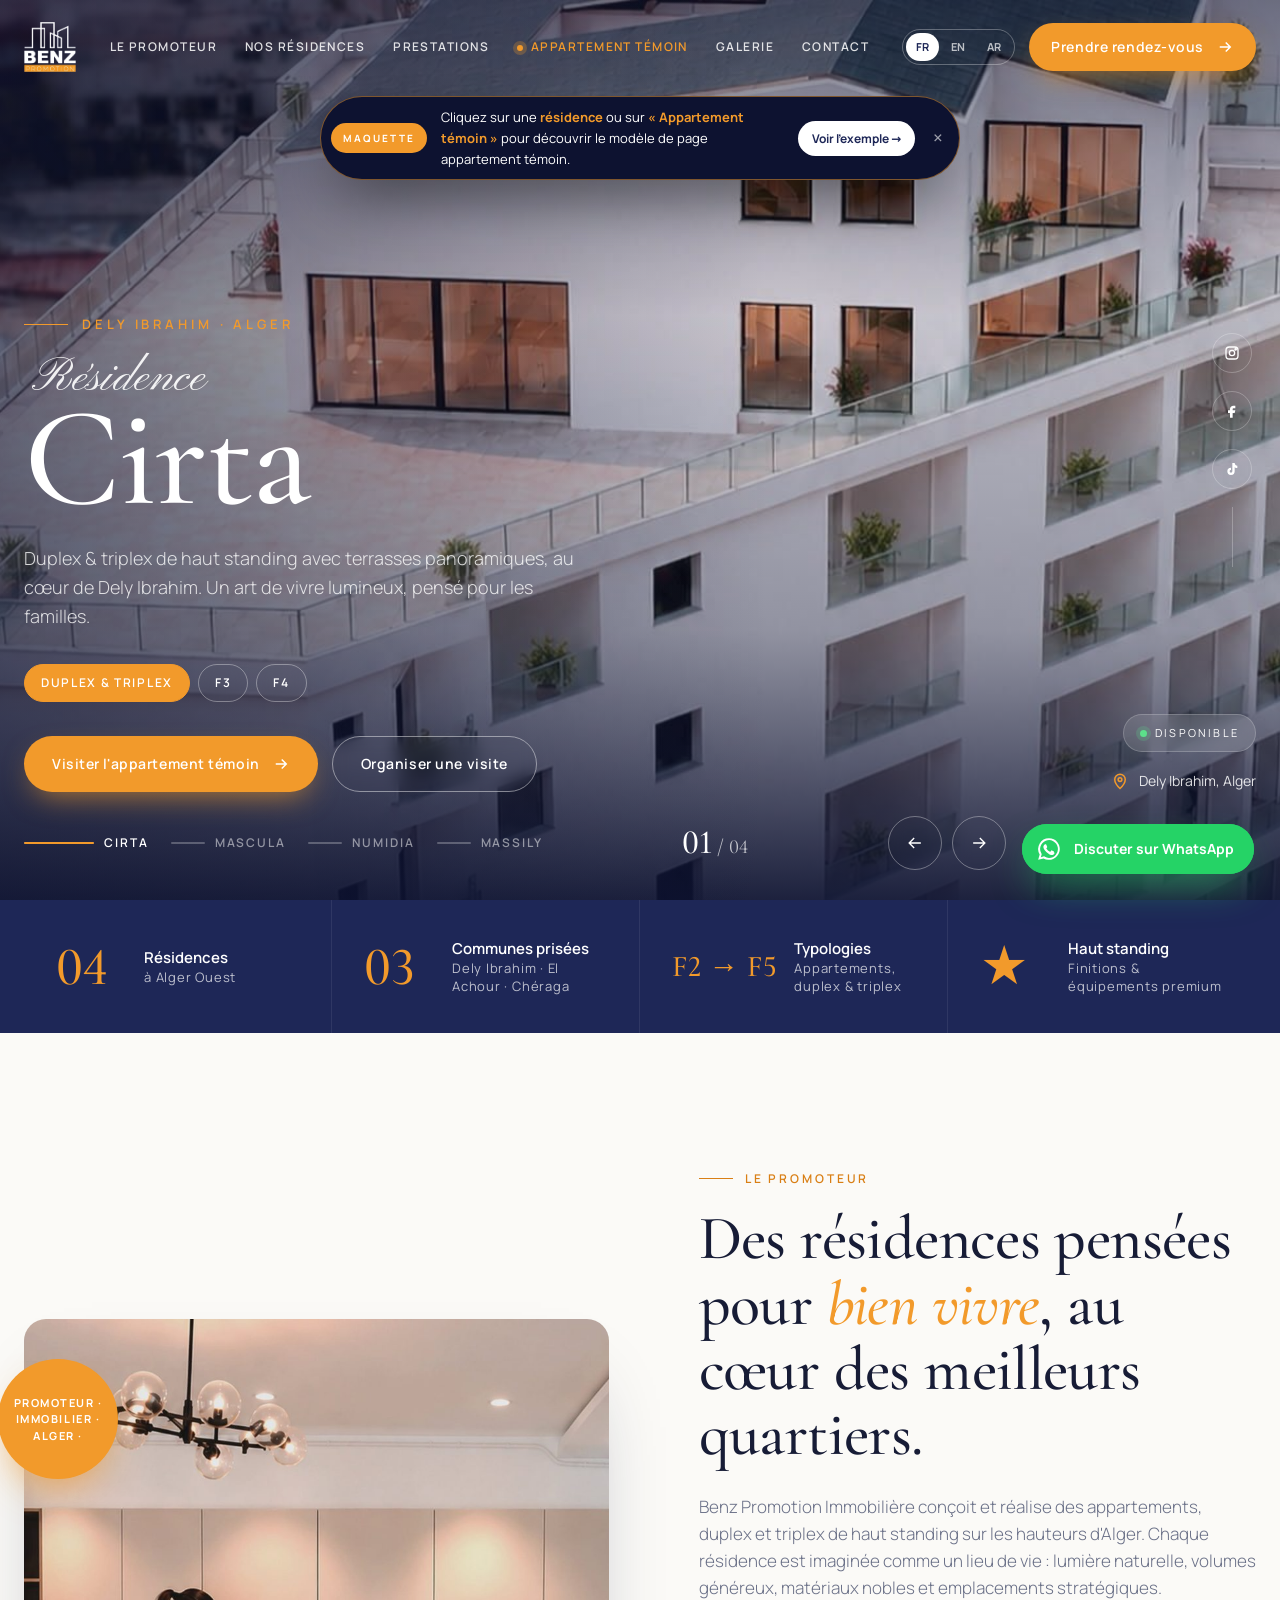
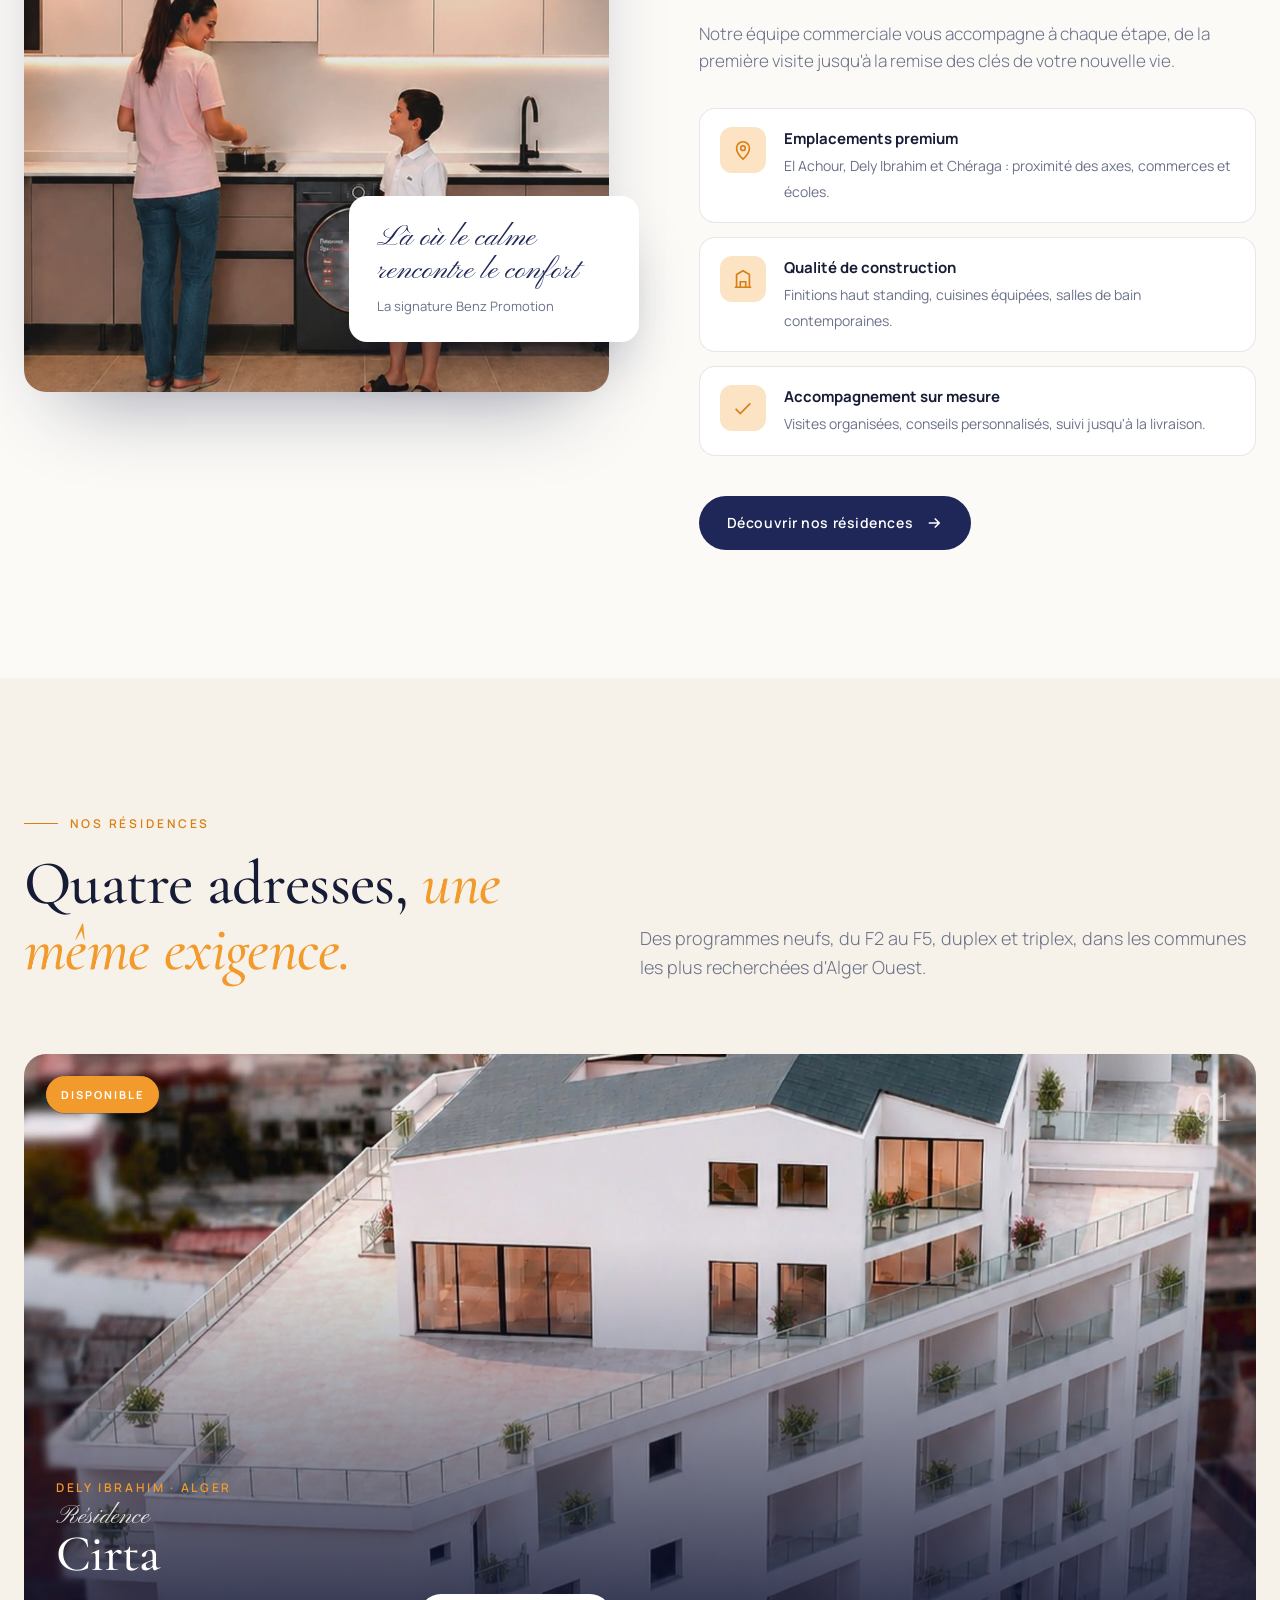
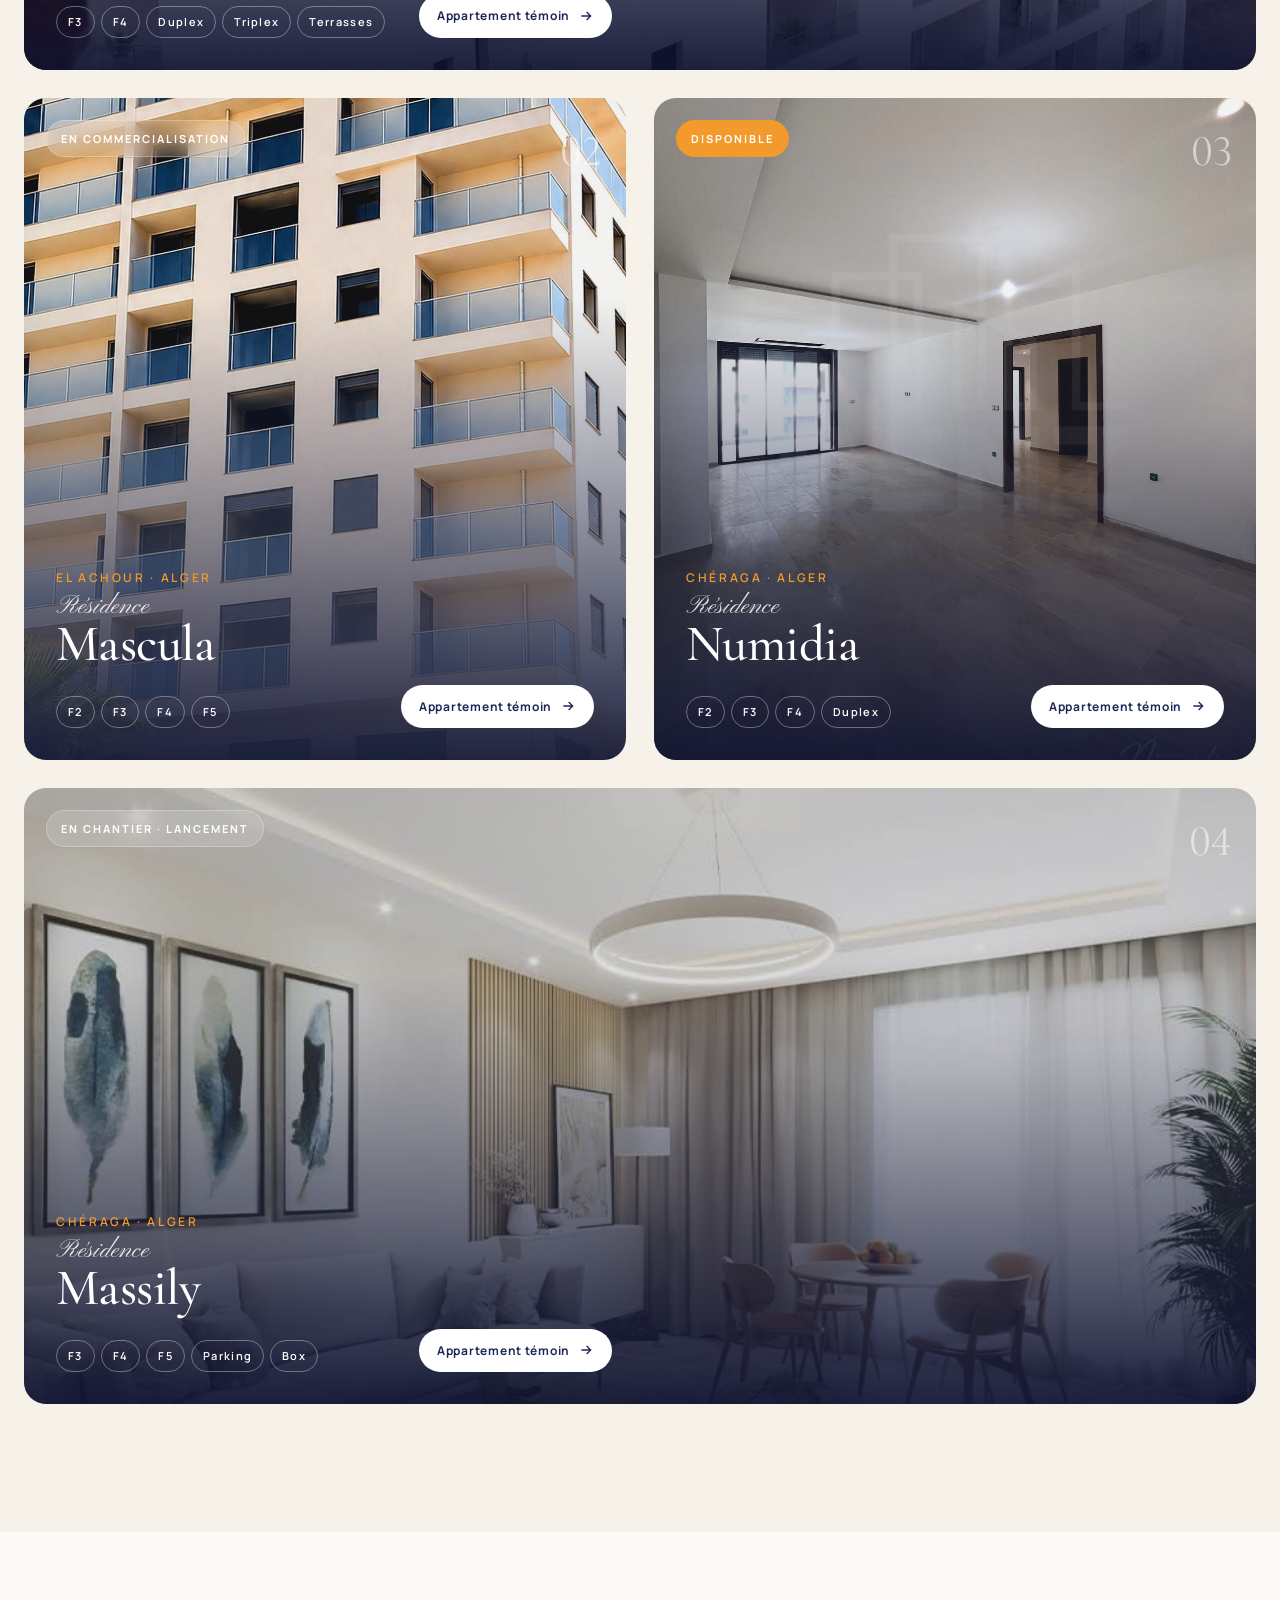
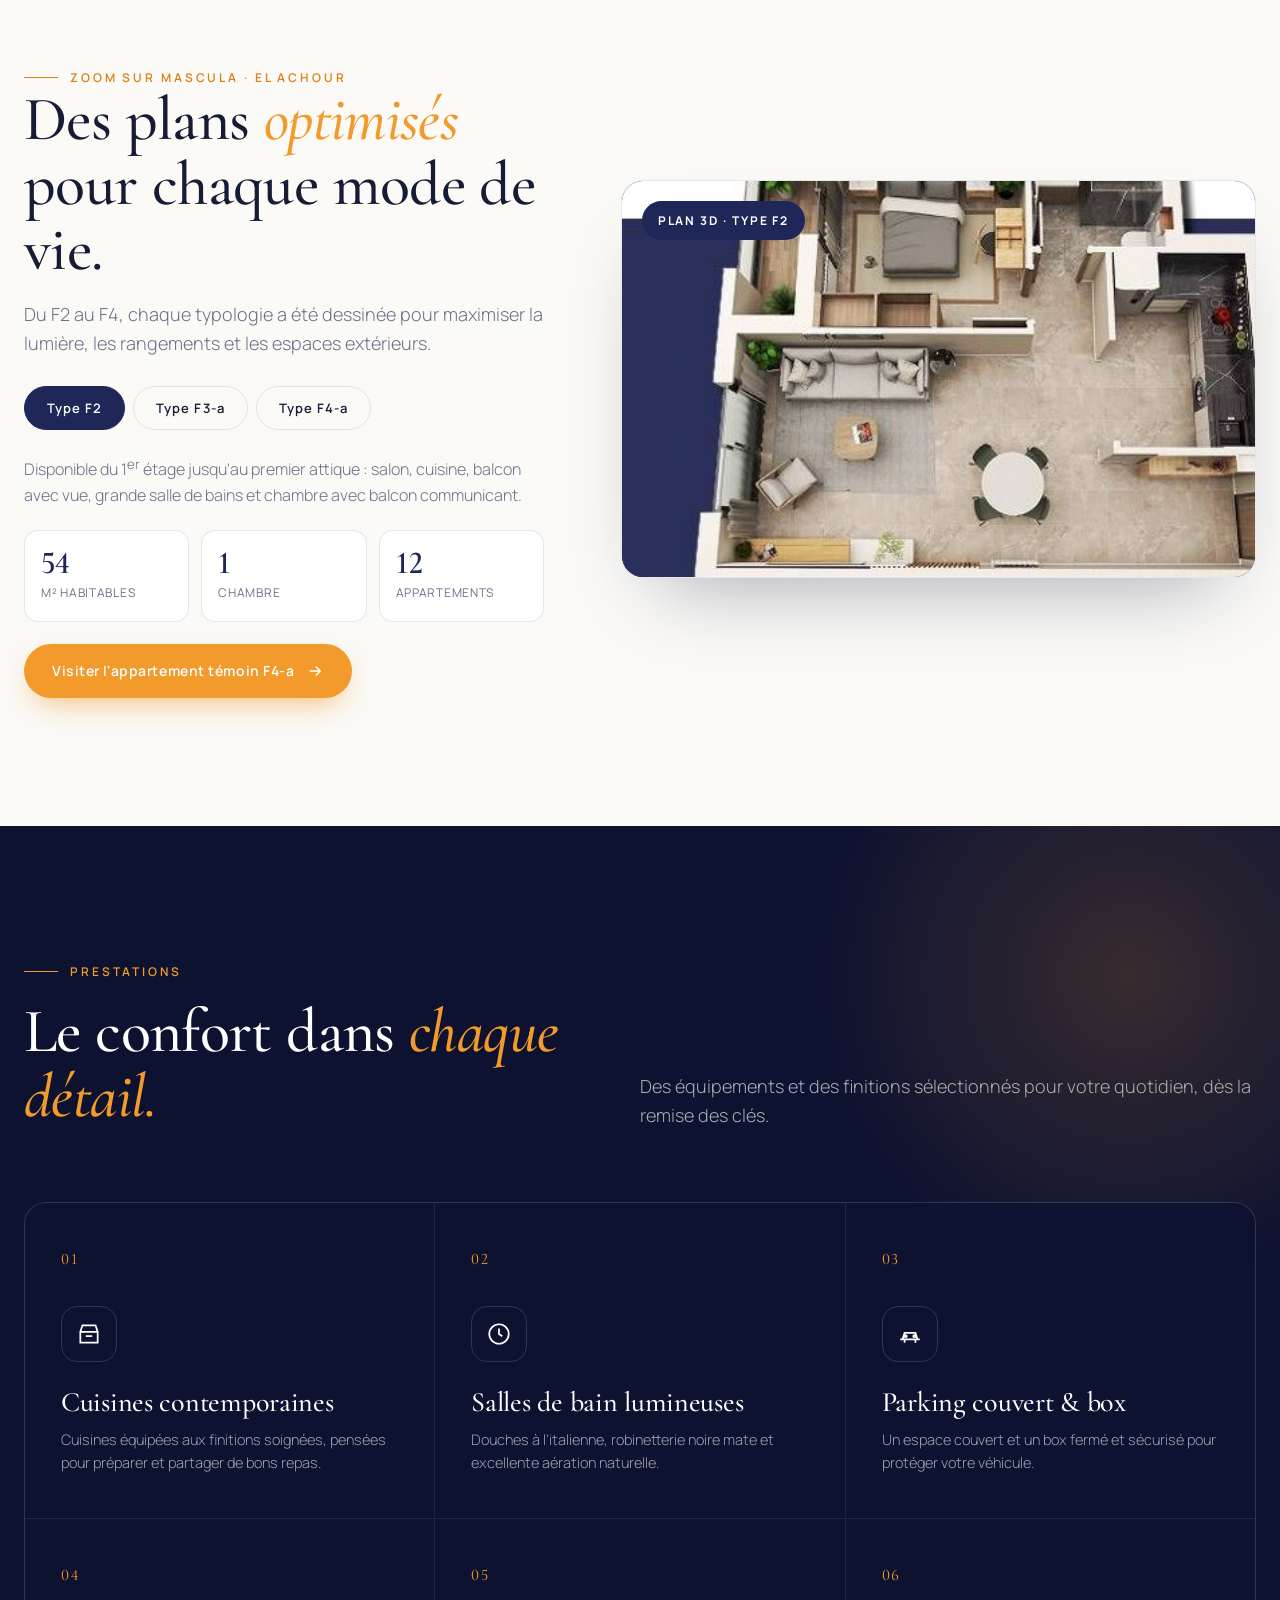
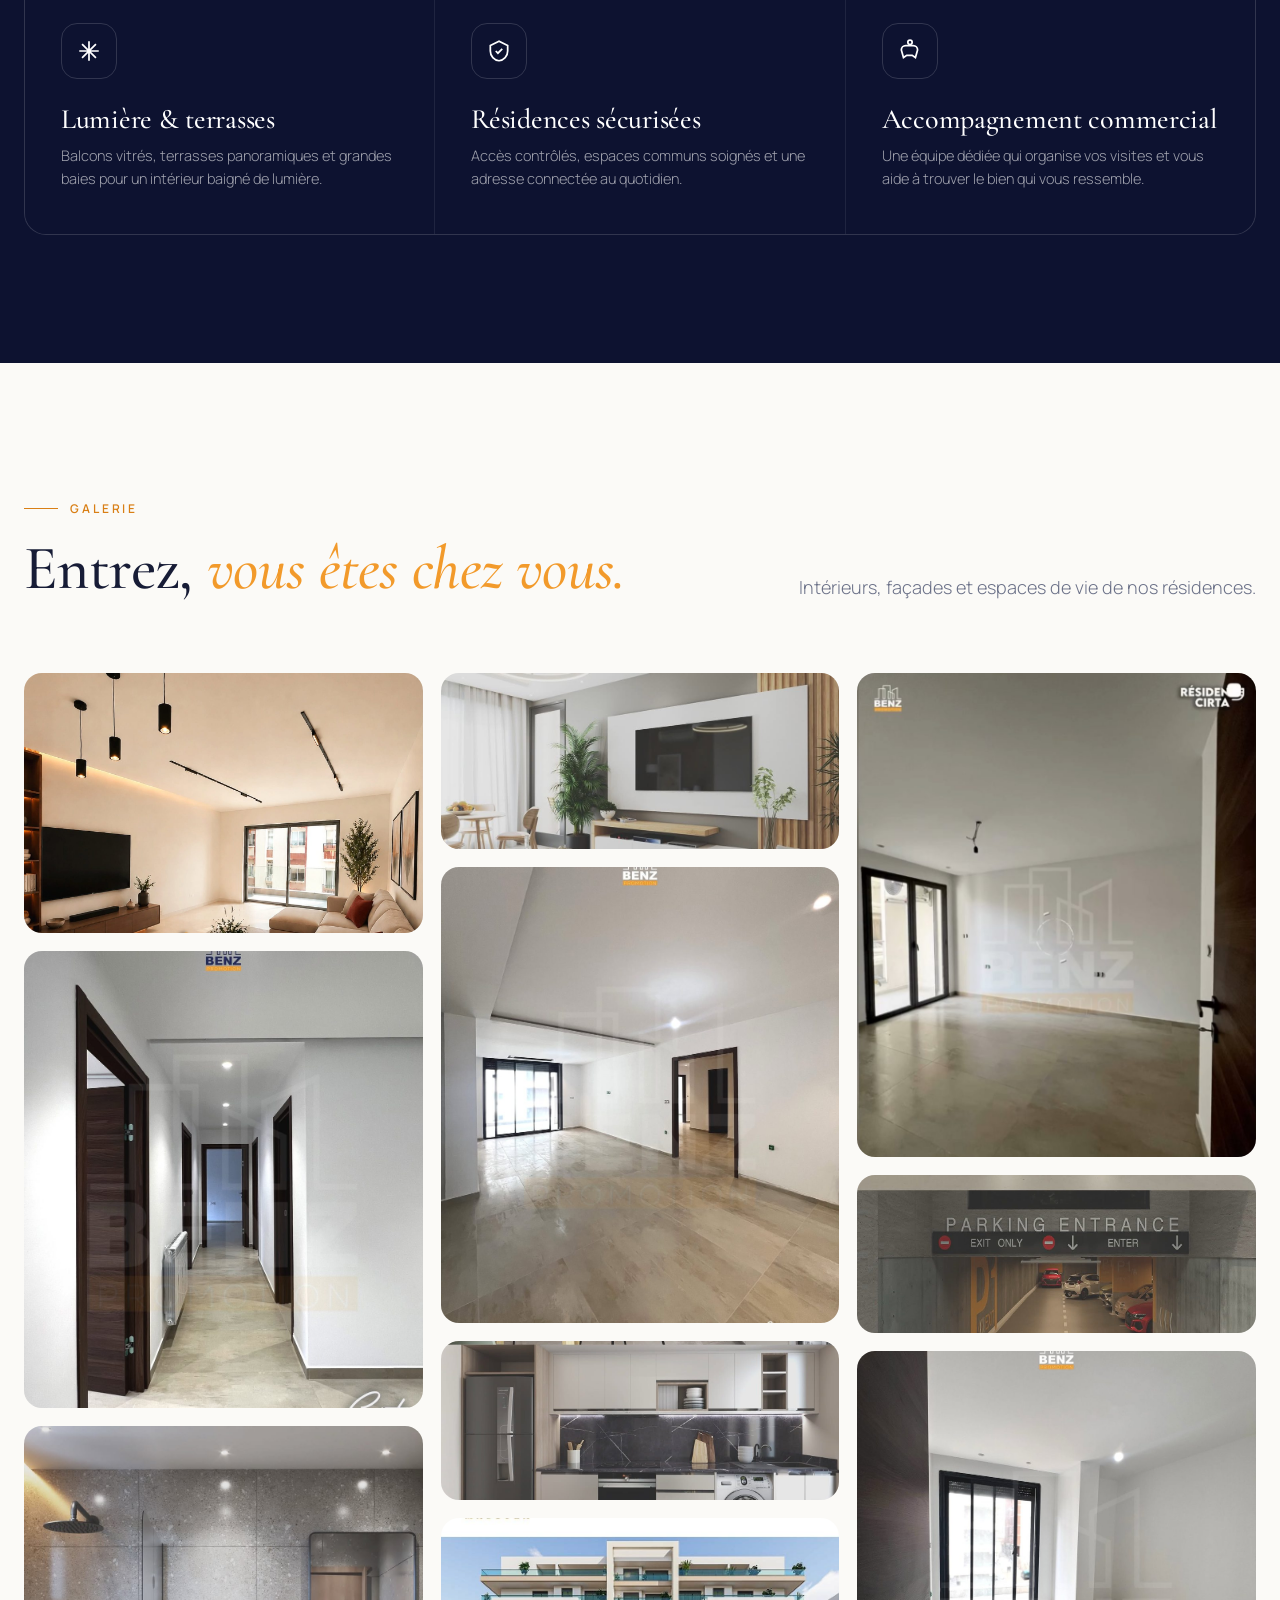
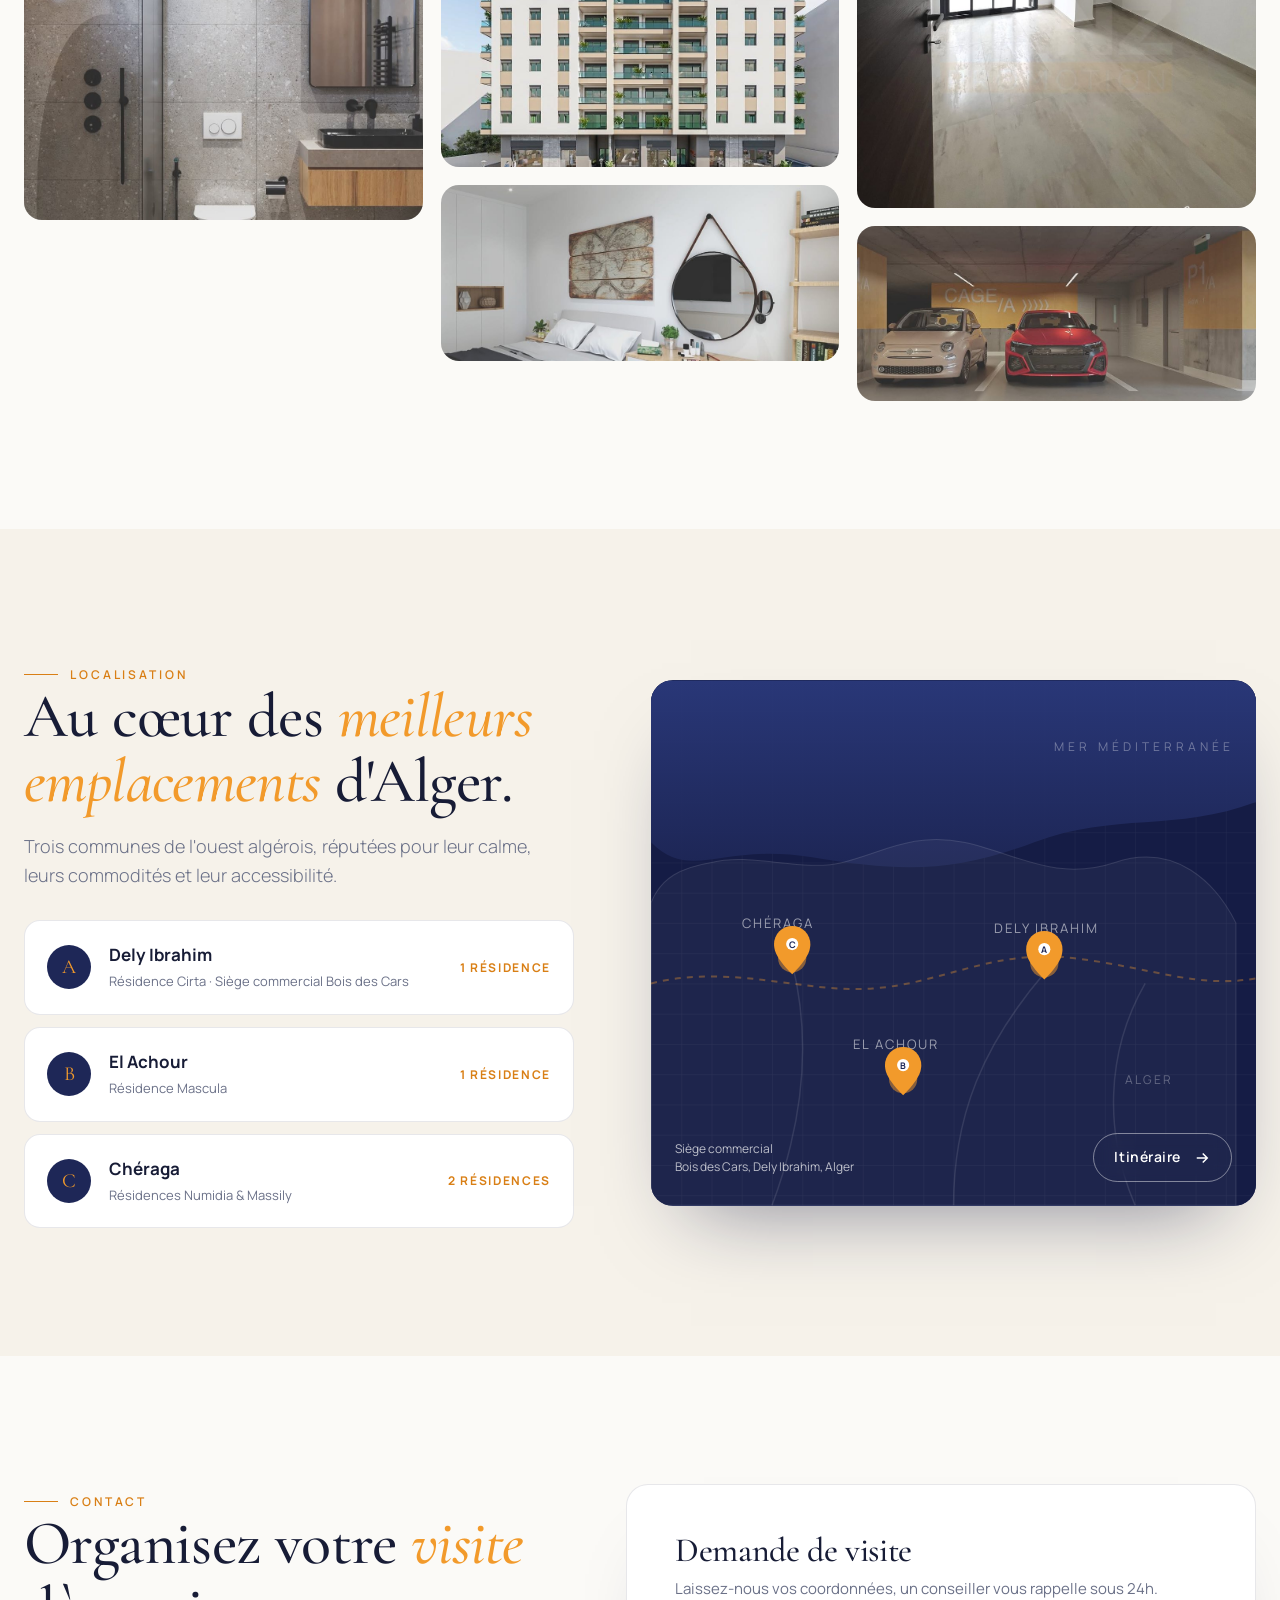
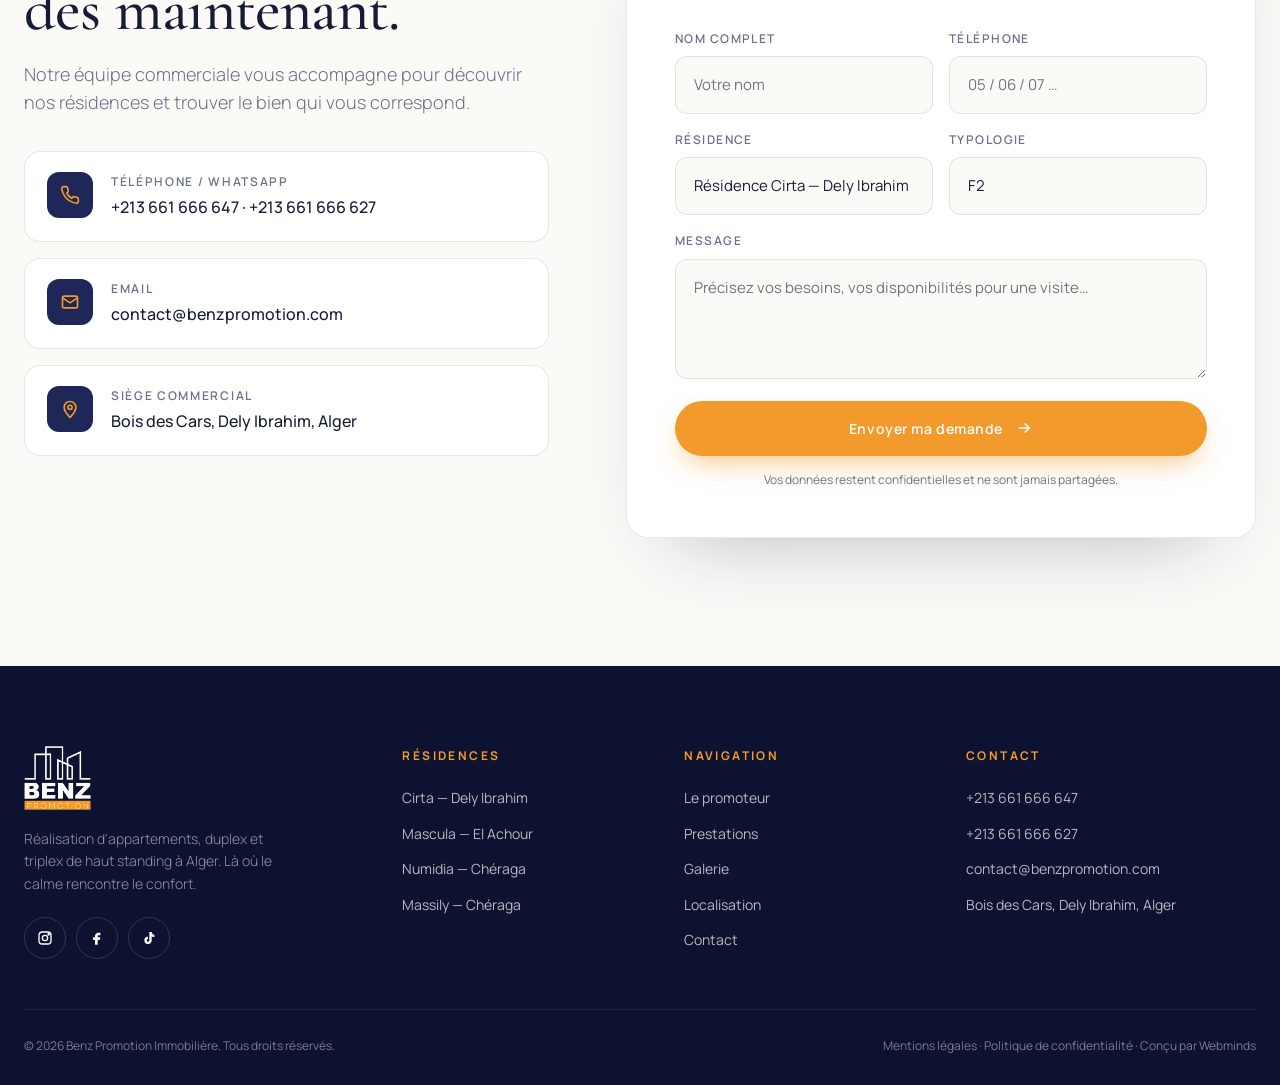
==== index.html @ 308afcf7 "Maquette V1 Benz Promotion — accueil + page appartement témoin" ====
<!DOCTYPE html>
<html lang="fr">
<head>
<meta charset="UTF-8">
<meta name="viewport" content="width=device-width, initial-scale=1.0">
<title>Benz Promotion Immobilière — Là où le calme rencontre le confort</title>
<meta name="description" content="Benz Promotion Immobilière — Réalisation d'appartements, duplex et triplex de haut standing à Alger : Dely Ibrahim, El Achour, Chéraga.">
<link rel="icon" href="images/logo.png">
<link rel="stylesheet" href="css/style.css">
</head>
<body>
<div class="demo-hint" id="demoHint">
  <span class="dh-tag">Maquette</span>
  <span>Cliquez sur une <b>résidence</b> ou sur <b>« Appartement témoin »</b> pour découvrir le modèle de page appartement témoin.</span>
  <a href="appartement-temoin.html" class="dh-btn">Voir l'exemple →</a>
  <button class="dh-x" onclick="document.getElementById('demoHint').remove()" aria-label="Fermer">×</button>
</div>

<!-- HEADER -->
<header class="header" id="header">
  <div class="container">
    <a href="#top" class="brand"><img src="images/logo.png" alt="Benz Promotion"></a>
    <nav class="nav">
      <a href="#promoteur">Le promoteur</a>
      <a href="#residences">Nos résidences</a>
      <a href="#prestations">Prestations</a>
      <a href="appartement-temoin.html" class="nav-hot">Appartement témoin</a>
      <a href="#galerie">Galerie</a>
      <a href="#contact">Contact</a>
    </nav>
    <div class="header-right">
      <div class="lang"><span class="on">FR</span><span>EN</span><span>AR</span></div>
      <a href="#contact" class="btn btn-primary">Prendre rendez-vous <svg viewBox="0 0 24 24" fill="none" stroke="currentColor" stroke-width="2"><path d="M5 12h14M13 6l6 6-6 6"/></svg></a>
      <button class="burger" id="burger" aria-label="Menu"><span></span><span></span><span></span></button>
    </div>
  </div>
</header>
<div class="mobile-menu" id="mobileMenu">
  <a href="#promoteur">Le promoteur</a>
  <a href="#residences">Nos résidences</a>
  <a href="#prestations">Prestations</a>
  <a href="appartement-temoin.html" style="color:var(--orange)">Appartement témoin →</a>
  <a href="#galerie">Galerie</a>
  <a href="#contact">Contact</a>
  <div class="mm-foot">+213 661 666 647 · contact@benzpromotion.com</div>
</div>

<!-- HERO -->
<section class="hero" id="top" style="padding:0">
  <div class="slide active" data-dur="7000">
    <div class="bg" style="background-image:url(images/hero-cirta.jpg)"></div>
    <div class="content"><div class="container">
      <div>
        <div class="kicker"><i></i>Dely Ibrahim · Alger</div>
        <h1><span class="script">Résidence</span>Cirta</h1>
        <p>Duplex &amp; triplex de haut standing avec terrasses panoramiques, au cœur de Dely Ibrahim. Un art de vivre lumineux, pensé pour les familles.</p>
        <div class="chips"><span class="chip fill">Duplex &amp; Triplex</span><span class="chip">F3</span><span class="chip">F4</span></div>
        <div class="actions"><a href="appartement-temoin.html" class="btn btn-primary">Visiter l'appartement témoin <svg viewBox="0 0 24 24" fill="none" stroke="currentColor" stroke-width="2"><path d="M5 12h14M13 6l6 6-6 6"/></svg></a><a href="#contact" class="btn btn-ghost">Organiser une visite</a></div>
      </div>
      <div class="side"><span class="status">Disponible</span><div class="loc"><svg viewBox="0 0 24 24" fill="none" stroke="currentColor" stroke-width="2"><path d="M12 22s7-6.5 7-12a7 7 0 0 0-14 0c0 5.5 7 12 7 12z"/><circle cx="12" cy="10" r="2.5"/></svg>Dely Ibrahim, Alger</div></div>
    </div></div>
  </div>
  <div class="slide" data-dur="7000">
    <div class="bg" style="background-image:url(images/hero-mascula.jpg)"></div>
    <div class="content"><div class="container">
      <div>
        <div class="kicker"><i></i>El Achour · Alger</div>
        <h1><span class="script">Résidence</span>Mascula</h1>
        <p>Une adresse pensée pour un art de vivre raffiné et connecté. Du F2 au F5, des appartements baignés de lumière avec balcons vitrés.</p>
        <div class="chips"><span class="chip fill">Haut standing</span><span class="chip">F2</span><span class="chip">F3</span><span class="chip">F4</span><span class="chip">F5</span></div>
        <div class="actions"><a href="appartement-temoin.html" class="btn btn-primary">Visiter l'appartement témoin <svg viewBox="0 0 24 24" fill="none" stroke="currentColor" stroke-width="2"><path d="M5 12h14M13 6l6 6-6 6"/></svg></a><a href="#contact" class="btn btn-ghost">Organiser une visite</a></div>
      </div>
      <div class="side"><span class="status">En commercialisation</span><div class="loc"><svg viewBox="0 0 24 24" fill="none" stroke="currentColor" stroke-width="2"><path d="M12 22s7-6.5 7-12a7 7 0 0 0-14 0c0 5.5 7 12 7 12z"/><circle cx="12" cy="10" r="2.5"/></svg>El Achour, Alger</div></div>
    </div></div>
  </div>
  <div class="slide" data-dur="7000">
    <div class="bg" style="background-image:url(images/hero-numidia.jpg)"></div>
    <div class="content"><div class="container">
      <div>
        <div class="kicker"><i></i>Chéraga · Alger</div>
        <h1><span class="script">Résidence</span>Numidia</h1>
        <p>Investissez aujourd'hui, sécurisez votre avenir. Des F2, F3, F4 et duplex aux finitions soignées, dans l'un des quartiers les plus recherchés d'Alger Ouest.</p>
        <div class="chips"><span class="chip fill">Duplex</span><span class="chip">F2</span><span class="chip">F3</span><span class="chip">F4</span></div>
        <div class="actions"><a href="appartement-temoin.html" class="btn btn-primary">Visiter l'appartement témoin <svg viewBox="0 0 24 24" fill="none" stroke="currentColor" stroke-width="2"><path d="M5 12h14M13 6l6 6-6 6"/></svg></a><a href="#contact" class="btn btn-ghost">Organiser une visite</a></div>
      </div>
      <div class="side"><span class="status">Disponible</span><div class="loc"><svg viewBox="0 0 24 24" fill="none" stroke="currentColor" stroke-width="2"><path d="M12 22s7-6.5 7-12a7 7 0 0 0-14 0c0 5.5 7 12 7 12z"/><circle cx="12" cy="10" r="2.5"/></svg>Chéraga, Alger</div></div>
    </div></div>
  </div>
  <div class="slide" data-dur="7000">
    <div class="bg" style="background-image:url(images/hero-massily.jpg)"></div>
    <div class="content"><div class="container">
      <div>
        <div class="kicker"><i></i>Chéraga · Alger</div>
        <h1><span class="script">Résidence</span>Massily</h1>
        <p>Le projet évolue chaque jour pour donner vie à une résidence d'exception : appartements F3, F4 et F5 de haut standing, parking couvert et box sécurisés.</p>
        <div class="chips"><span class="chip fill">Lancement</span><span class="chip">F3</span><span class="chip">F4</span><span class="chip">F5</span></div>
        <div class="actions"><a href="appartement-temoin.html" class="btn btn-primary">Visiter l'appartement témoin <svg viewBox="0 0 24 24" fill="none" stroke="currentColor" stroke-width="2"><path d="M5 12h14M13 6l6 6-6 6"/></svg></a><a href="#contact" class="btn btn-ghost">Réserver en avant-première</a></div>
      </div>
      <div class="side"><span class="status">En chantier</span><div class="loc"><svg viewBox="0 0 24 24" fill="none" stroke="currentColor" stroke-width="2"><path d="M12 22s7-6.5 7-12a7 7 0 0 0-14 0c0 5.5 7 12 7 12z"/><circle cx="12" cy="10" r="2.5"/></svg>Chéraga, Alger</div></div>
    </div></div>
  </div>

  <div class="hero-ui"><div class="container">
    <div class="dots" id="dots"></div>
    <div class="counter"><b id="cur">01</b> / <span id="tot">04</span></div>
    <div class="arrows">
      <button class="arrow" id="prev" aria-label="Précédent"><svg viewBox="0 0 24 24" fill="none" stroke="currentColor" stroke-width="1.6"><path d="M19 12H5M11 18l-6-6 6-6"/></svg></button>
      <button class="arrow" id="next" aria-label="Suivant"><svg viewBox="0 0 24 24" fill="none" stroke="currentColor" stroke-width="1.6"><path d="M5 12h14M13 6l6 6-6 6"/></svg></button>
    </div>
  </div></div>
  <div class="socials">
    <a href="https://www.instagram.com/benz.promotion.immo" target="_blank" aria-label="Instagram"><svg viewBox="0 0 24 24" fill="none" stroke="currentColor" stroke-width="2"><rect x="3" y="3" width="18" height="18" rx="5"/><circle cx="12" cy="12" r="4"/><circle cx="17.5" cy="6.5" r="1" fill="currentColor"/></svg></a>
    <a href="#" aria-label="Facebook"><svg viewBox="0 0 24 24" fill="currentColor"><path d="M14 8h3V4h-3c-2.8 0-5 2.2-5 5v2H6v4h3v7h4v-7h3l1-4h-4V9c0-.6.4-1 1-1z"/></svg></a>
    <a href="https://www.tiktok.com/@benz.promotion" target="_blank" aria-label="TikTok"><svg viewBox="0 0 24 24" fill="currentColor"><path d="M16 3c.3 2.4 1.8 4 4 4.2v3.4c-1.5 0-2.9-.5-4-1.3v6.2A5.5 5.5 0 1 1 10.5 10v3.5a2 2 0 1 0 2 2V3H16z"/></svg></a>
    <span class="vline"></span>
  </div>
</section>

<!-- STATS -->
<div class="strip"><div class="container">
  <div class="stat"><span class="n" data-count="4">0</span><span class="l"><b>Résidences</b>à Alger Ouest</span></div>
  <div class="stat"><span class="n" data-count="3">0</span><span class="l"><b>Communes prisées</b>Dely Ibrahim · El Achour · Chéraga</span></div>
  <div class="stat"><span class="n sm">F2 → F5</span><span class="l"><b>Typologies</b>Appartements, duplex &amp; triplex</span></div>
  <div class="stat"><span class="n">★</span><span class="l"><b>Haut standing</b>Finitions &amp; équipements premium</span></div>
</div></div>

<!-- ABOUT -->
<section class="about" id="promoteur"><div class="container">
  <div class="about-visual reveal">
    <div class="main"><img src="images/hero-lifestyle.jpg" alt="Cuisine équipée d'un appartement Benz Promotion"></div>
    <div class="badge">Promoteur · immobilier · Alger ·</div>
    <div class="float"><div class="script">Là où le calme rencontre le confort</div><small>La signature Benz Promotion</small></div>
  </div>
  <div class="about-copy reveal">
    <span class="eyebrow">Le promoteur</span>
    <h2>Des résidences pensées pour <em>bien vivre</em>, au cœur des meilleurs quartiers.</h2>
    <p>Benz Promotion Immobilière conçoit et réalise des appartements, duplex et triplex de haut standing sur les hauteurs d'Alger. Chaque résidence est imaginée comme un lieu de vie : lumière naturelle, volumes généreux, matériaux nobles et emplacements stratégiques.</p>
    <p>Notre équipe commerciale vous accompagne à chaque étape, de la première visite jusqu'à la remise des clés de votre nouvelle vie.</p>
    <div class="pillars">
      <div class="pillar"><div class="ic"><svg viewBox="0 0 24 24" fill="none" stroke="currentColor" stroke-width="1.8"><path d="M12 22s7-6.5 7-12a7 7 0 0 0-14 0c0 5.5 7 12 7 12z"/><circle cx="12" cy="10" r="2.5"/></svg></div><div><b>Emplacements premium</b><span>El Achour, Dely Ibrahim et Chéraga : proximité des axes, commerces et écoles.</span></div></div>
      <div class="pillar"><div class="ic"><svg viewBox="0 0 24 24" fill="none" stroke="currentColor" stroke-width="1.8"><path d="M3 21h18M5 21V7l7-4 7 4v14M9 21v-6h6v6"/></svg></div><div><b>Qualité de construction</b><span>Finitions haut standing, cuisines équipées, salles de bain contemporaines.</span></div></div>
      <div class="pillar"><div class="ic"><svg viewBox="0 0 24 24" fill="none" stroke="currentColor" stroke-width="1.8"><path d="M20 7 9 18l-5-5"/></svg></div><div><b>Accompagnement sur mesure</b><span>Visites organisées, conseils personnalisés, suivi jusqu'à la livraison.</span></div></div>
    </div>
    <a href="#residences" class="btn btn-dark">Découvrir nos résidences <svg viewBox="0 0 24 24" fill="none" stroke="currentColor" stroke-width="2"><path d="M5 12h14M13 6l6 6-6 6"/></svg></a>
  </div>
</div></section>

<!-- RESIDENCES -->
<section class="residences" id="residences"><div class="container">
  <div class="sec-head reveal">
    <div><span class="eyebrow">Nos résidences</span><h2>Quatre adresses, <em>une même exigence.</em></h2></div>
    <p class="lead">Des programmes neufs, du F2 au F5, duplex et triplex, dans les communes les plus recherchées d'Alger Ouest.</p>
  </div>
  <div class="res-grid">
    <a href="appartement-temoin.html" class="res-card big reveal">
      <img src="images/hero-cirta.jpg" alt="Résidence Cirta">
      <span class="tag hot">Disponible</span><span class="num">01</span>
      <div class="body"><div class="loc">Dely Ibrahim · Alger</div><h3><span class="script">Résidence</span>Cirta</h3>
        <div class="meta"><div class="types"><span>F3</span><span>F4</span><span>Duplex</span><span>Triplex</span><span>Terrasses</span></div><span class="go-pill">Appartement témoin <svg viewBox="0 0 24 24" fill="none" stroke="currentColor" stroke-width="2"><path d="M5 12h14M13 6l6 6-6 6"/></svg></span></div></div>
    </a>
    <a href="appartement-temoin.html" class="res-card reveal">
      <img src="images/card-mascula.jpg" alt="Résidence Mascula">
      <span class="tag">En commercialisation</span><span class="num">02</span>
      <div class="body"><div class="loc">El Achour · Alger</div><h3><span class="script">Résidence</span>Mascula</h3>
        <div class="meta"><div class="types"><span>F2</span><span>F3</span><span>F4</span><span>F5</span></div><span class="go-pill">Appartement témoin <svg viewBox="0 0 24 24" fill="none" stroke="currentColor" stroke-width="2"><path d="M5 12h14M13 6l6 6-6 6"/></svg></span></div></div>
    </a>
    <a href="appartement-temoin.html" class="res-card reveal">
      <img src="images/card-numidia.jpg" alt="Résidence Numidia">
      <span class="tag hot">Disponible</span><span class="num">03</span>
      <div class="body"><div class="loc">Chéraga · Alger</div><h3><span class="script">Résidence</span>Numidia</h3>
        <div class="meta"><div class="types"><span>F2</span><span>F3</span><span>F4</span><span>Duplex</span></div><span class="go-pill">Appartement témoin <svg viewBox="0 0 24 24" fill="none" stroke="currentColor" stroke-width="2"><path d="M5 12h14M13 6l6 6-6 6"/></svg></span></div></div>
    </a>
    <a href="appartement-temoin.html" class="res-card big reveal">
      <img src="images/int-massily-salon2.jpg" alt="Résidence Massily">
      <span class="tag">En chantier · Lancement</span><span class="num">04</span>
      <div class="body"><div class="loc">Chéraga · Alger</div><h3><span class="script">Résidence</span>Massily</h3>
        <div class="meta"><div class="types"><span>F3</span><span>F4</span><span>F5</span><span>Parking</span><span>Box</span></div><span class="go-pill">Appartement témoin <svg viewBox="0 0 24 24" fill="none" stroke="currentColor" stroke-width="2"><path d="M5 12h14M13 6l6 6-6 6"/></svg></span></div></div>
    </a>
  </div>
</div></section>

<!-- FOCUS / PLANS -->
<section class="focus" id="focus"><div class="container">
  <div class="reveal">
    <span class="eyebrow">Zoom sur Mascula · El Achour</span>
    <h2>Des plans <em>optimisés</em> pour chaque mode de vie.</h2>
    <p class="lead" style="margin-top:18px">Du F2 au F4, chaque typologie a été dessinée pour maximiser la lumière, les rangements et les espaces extérieurs.</p>
    <div class="plans-tabs">
      <button class="ptab on" data-plan="f2">Type F2</button>
      <button class="ptab" data-plan="f3">Type F3-a</button>
      <button class="ptab" data-plan="f4">Type F4-a</button>
    </div>
    <div class="plan-panel on" data-plan="f2">
      <p class="lead" style="font-size:16px">Disponible du 1<sup>er</sup> étage jusqu'au premier attique : salon, cuisine, balcon avec vue, grande salle de bains et chambre avec balcon communicant.</p>
      <div class="plan-facts"><div class="fact"><b>54</b><span>m² habitables</span></div><div class="fact"><b>1</b><span>chambre</span></div><div class="fact"><b>12</b><span>appartements</span></div></div>
    </div>
    <div class="plan-panel" data-plan="f3">
      <p class="lead" style="font-size:16px">96 m² répartis du premier étage au premier attique. Cuisine ouverte ou fermée sur le séjour, deux terrasses : l'une pour le salon, l'autre pour les chambres.</p>
      <div class="plan-facts"><div class="fact"><b>96</b><span>m² habitables</span></div><div class="fact"><b>2</b><span>chambres</span></div><div class="fact"><b>14</b><span>appartements</span></div></div>
    </div>
    <div class="plan-panel" data-plan="f4">
      <p class="lead" style="font-size:16px">112 m² en façade principale, offrant un éclairage naturel optimal. Une disposition chaleureuse et confortable, idéale pour une qualité de vie exceptionnelle.</p>
      <div class="plan-facts"><div class="fact"><b>112</b><span>m² habitables</span></div><div class="fact"><b>3</b><span>chambres</span></div><div class="fact"><b>10</b><span>appartements</span></div></div>
    </div>
    <a href="appartement-temoin.html" class="btn btn-primary">Visiter l'appartement témoin F4-a <svg viewBox="0 0 24 24" fill="none" stroke="currentColor" stroke-width="2"><path d="M5 12h14M13 6l6 6-6 6"/></svg></a>
  </div>
  <div class="plan-visual reveal">
    <span class="lbl" id="planLbl">Plan 3D · Type F2</span>
    <img class="on" data-plan="f2" src="images/plan-f2.jpg" alt="Plan F2">
    <img data-plan="f3" src="images/plan-f3.jpg" alt="Plan F3-a">
    <img data-plan="f4" src="images/plan-f4.jpg" alt="Plan F4-a">
  </div>
</div></section>

<!-- PRESTATIONS -->
<section class="presta" id="prestations"><div class="container">
  <div class="sec-head reveal">
    <div><span class="eyebrow">Prestations</span><h2>Le confort dans <em>chaque détail.</em></h2></div>
    <p class="lead">Des équipements et des finitions sélectionnés pour votre quotidien, dès la remise des clés.</p>
  </div>
  <div class="p-grid reveal">
    <div class="p-item"><span class="n">01</span><div class="ic"><svg viewBox="0 0 24 24" fill="none" stroke="currentColor" stroke-width="1.6"><path d="M4 10h16v10H4zM4 10l2-6h12l2 6M9 14h6"/></svg></div><h3>Cuisines contemporaines</h3><p>Cuisines équipées aux finitions soignées, pensées pour préparer et partager de bons repas.</p></div>
    <div class="p-item"><span class="n">02</span><div class="ic"><svg viewBox="0 0 24 24" fill="none" stroke="currentColor" stroke-width="1.6"><circle cx="12" cy="12" r="9"/><path d="M12 7v5l3 2"/></svg></div><h3>Salles de bain lumineuses</h3><p>Douches à l'italienne, robinetterie noire mate et excellente aération naturelle.</p></div>
    <div class="p-item"><span class="n">03</span><div class="ic"><svg viewBox="0 0 24 24" fill="none" stroke="currentColor" stroke-width="1.6"><path d="M3 17h18M5 17l2-6h10l2 6M7 17v3M17 17v3"/><circle cx="8" cy="14" r="1"/><circle cx="16" cy="14" r="1"/></svg></div><h3>Parking couvert &amp; box</h3><p>Un espace couvert et un box fermé et sécurisé pour protéger votre véhicule.</p></div>
    <div class="p-item"><span class="n">04</span><div class="ic"><svg viewBox="0 0 24 24" fill="none" stroke="currentColor" stroke-width="1.6"><path d="M12 3v18M3 12h18M5.6 5.6l12.8 12.8M18.4 5.6 5.6 18.4"/></svg></div><h3>Lumière &amp; terrasses</h3><p>Balcons vitrés, terrasses panoramiques et grandes baies pour un intérieur baigné de lumière.</p></div>
    <div class="p-item"><span class="n">05</span><div class="ic"><svg viewBox="0 0 24 24" fill="none" stroke="currentColor" stroke-width="1.6"><path d="M12 3 4 7v5c0 5 3.5 8.5 8 9 4.5-.5 8-4 8-9V7l-8-4z"/><path d="m9 12 2 2 4-4"/></svg></div><h3>Résidences sécurisées</h3><p>Accès contrôlés, espaces communs soignés et une adresse connectée au quotidien.</p></div>
    <div class="p-item"><span class="n">06</span><div class="ic"><svg viewBox="0 0 24 24" fill="none" stroke="currentColor" stroke-width="1.6"><path d="M15 7a4 4 0 0 1 4 4l-2 7-3-2H9l-3 2-2-7a4 4 0 0 1 4-4z"/><circle cx="12" cy="4" r="2"/></svg></div><h3>Accompagnement commercial</h3><p>Une équipe dédiée qui organise vos visites et vous aide à trouver le bien qui vous ressemble.</p></div>
  </div>
</div></section>

<!-- GALLERY -->
<section class="gallery" id="galerie"><div class="container">
  <div class="sec-head reveal">
    <div><span class="eyebrow">Galerie</span><h2>Entrez, <em>vous êtes chez vous.</em></h2></div>
    <p class="lead">Intérieurs, façades et espaces de vie de nos résidences.</p>
  </div>
  <div class="masonry reveal">
    <figure><img src="images/int-mascula-salon.jpg" alt=""><figcaption>Mascula · Séjour</figcaption></figure>
    <figure><img src="images/photo-cirta-0.jpg" alt=""><figcaption>Cirta · Couloir</figcaption></figure>
    <figure><img src="images/int-massily-sdb.jpg" alt=""><figcaption>Massily · Salle de bain</figcaption></figure>
    <figure><img src="images/int-massily-salon1.jpg" alt=""><figcaption>Massily · Salon</figcaption></figure>
    <figure><img src="images/photo-numidia-0.jpg" alt=""><figcaption>Numidia · Séjour</figcaption></figure>
    <figure><img src="images/int-massily-cuisine2.jpg" alt=""><figcaption>Massily · Cuisine</figcaption></figure>
    <figure><img src="images/int-mascula-facade.jpg" alt=""><figcaption>Mascula · Façade</figcaption></figure>
    <figure><img src="images/int-massily-chambre1.jpg" alt=""><figcaption>Massily · Chambre</figcaption></figure>
    <figure><img src="images/photo-cirta-salon.jpg" alt=""><figcaption>Cirta · Séjour</figcaption></figure>
    <figure><img src="images/int-massily-parking.jpg" alt=""><figcaption>Massily · Parking</figcaption></figure>
    <figure><img src="images/photo-numidia-2.jpg" alt=""><figcaption>Numidia · Chambre</figcaption></figure>
    <figure><img src="images/int-massily-box.jpg" alt=""><figcaption>Massily · Box</figcaption></figure>
  </div>
</div></section>
<div class="lightbox" id="lightbox"><span class="x">×</span><img src="" alt=""></div>

<!-- MAP -->
<section class="map" id="localisation"><div class="container">
  <div class="reveal">
    <span class="eyebrow">Localisation</span>
    <h2>Au cœur des <em>meilleurs emplacements</em> d'Alger.</h2>
    <p class="lead" style="margin-top:18px">Trois communes de l'ouest algérois, réputées pour leur calme, leurs commodités et leur accessibilité.</p>
    <div class="zones">
      <div class="zone"><span class="pin">A</span><div><b>Dely Ibrahim</b><span>Résidence Cirta · Siège commercial Bois des Cars</span></div><em>1 résidence</em></div>
      <div class="zone"><span class="pin">B</span><div><b>El Achour</b><span>Résidence Mascula</span></div><em>1 résidence</em></div>
      <div class="zone"><span class="pin">C</span><div><b>Chéraga</b><span>Résidences Numidia &amp; Massily</span></div><em>2 résidences</em></div>
    </div>
  </div>
  <div class="map-visual reveal">
    <svg viewBox="0 0 600 520" xmlns="http://www.w3.org/2000/svg">
      <defs><pattern id="grid" width="30" height="30" patternUnits="userSpaceOnUse"><path d="M30 0H0v30" fill="none" stroke="rgba(255,255,255,.06)"/></pattern>
      <linearGradient id="sea" x1="0" y1="0" x2="0" y2="1"><stop offset="0" stop-color="#2b3a7d"/><stop offset="1" stop-color="#1e2757"/></linearGradient></defs>
      <rect width="600" height="520" fill="#151c45"/><rect width="600" height="520" fill="url(#grid)"/>
      <path d="M0 0h600v120c-80 30-140 10-220 40S250 190 160 175 40 200 0 160z" fill="url(#sea)" opacity=".9"/>
      <text x="400" y="70" fill="rgba(255,255,255,.35)" font-size="12" letter-spacing="4" font-family="Manrope">MER MÉDITERRANÉE</text>
      <path d="M60 180c40-10 90 10 130 0s70-30 120-20 90 40 150 20 100 20 120 60v280H0V220c10-25 30-35 60-40z" fill="rgba(255,255,255,.04)" stroke="rgba(255,255,255,.12)"/>
      <path d="M0 300c80-20 150 10 220 5s120-40 200-30 120 30 180 20" fill="none" stroke="rgba(242,154,43,.35)" stroke-width="2" stroke-dasharray="6 6"/>
      <path d="M120 520c30-80 40-160 20-240M300 520c0-90 30-160 90-230M480 520c-30-70-30-150 10-220" fill="none" stroke="rgba(255,255,255,.1)" stroke-width="1.5"/>
      <text x="340" y="250" fill="rgba(255,255,255,.55)" font-size="13" font-family="Manrope" letter-spacing="2">DELY IBRAHIM</text>
      <text x="200" y="365" fill="rgba(255,255,255,.55)" font-size="13" font-family="Manrope" letter-spacing="2">EL ACHOUR</text>
      <text x="90" y="245" fill="rgba(255,255,255,.55)" font-size="13" font-family="Manrope" letter-spacing="2">CHÉRAGA</text>
      <text x="470" y="400" fill="rgba(255,255,255,.3)" font-size="12" font-family="Manrope" letter-spacing="2">ALGER</text>
      <g class="mpin"><circle class="pulse" cx="390" cy="280" r="14" fill="rgba(242,154,43,.5)"/><path d="M390 296c-14-14-18-22-18-30a18 18 0 0 1 36 0c0 8-4 16-18 30z" fill="#f29a2b"/><circle cx="390" cy="266" r="6" fill="#fff"/><text x="390" y="270" text-anchor="middle" font-size="9" font-weight="700" fill="#1e2757" font-family="Manrope">A</text></g>
      <g class="mpin"><circle class="pulse" cx="250" cy="395" r="14" fill="rgba(242,154,43,.5)"/><path d="M250 411c-14-14-18-22-18-30a18 18 0 0 1 36 0c0 8-4 16-18 30z" fill="#f29a2b"/><circle cx="250" cy="381" r="6" fill="#fff"/><text x="250" y="385" text-anchor="middle" font-size="9" font-weight="700" fill="#1e2757" font-family="Manrope">B</text></g>
      <g class="mpin"><circle class="pulse" cx="140" cy="275" r="14" fill="rgba(242,154,43,.5)"/><path d="M140 291c-14-14-18-22-18-30a18 18 0 0 1 36 0c0 8-4 16-18 30z" fill="#f29a2b"/><circle cx="140" cy="261" r="6" fill="#fff"/><text x="140" y="265" text-anchor="middle" font-size="9" font-weight="700" fill="#1e2757" font-family="Manrope">C</text></g>
    </svg>
    <div class="cta"><small>Siège commercial<br>Bois des Cars, Dely Ibrahim, Alger</small><a href="https://maps.google.com/?q=Bois+des+Cars+Dely+Ibrahim+Alger" target="_blank" class="btn btn-ghost" style="padding:12px 20px">Itinéraire <svg viewBox="0 0 24 24" fill="none" stroke="currentColor" stroke-width="2"><path d="M5 12h14M13 6l6 6-6 6"/></svg></a></div>
  </div>
</div></section>

<!-- CONTACT -->
<section class="contact" id="contact"><div class="container">
  <div class="reveal">
    <span class="eyebrow">Contact</span>
    <h2>Organisez votre <em>visite</em> dès maintenant.</h2>
    <p class="lead" style="margin-top:18px">Notre équipe commerciale vous accompagne pour découvrir nos résidences et trouver le bien qui vous correspond.</p>
    <div class="c-info">
      <div class="c-row"><div class="ic"><svg viewBox="0 0 24 24" fill="none" stroke="currentColor" stroke-width="2"><path d="M22 16.9v3a2 2 0 0 1-2.2 2 19.8 19.8 0 0 1-8.6-3.1 19.5 19.5 0 0 1-6-6A19.8 19.8 0 0 1 2.1 4.2 2 2 0 0 1 4.1 2h3a2 2 0 0 1 2 1.7c.1 1 .4 1.9.7 2.8a2 2 0 0 1-.5 2.1L8.1 9.9a16 16 0 0 0 6 6l1.3-1.3a2 2 0 0 1 2.1-.4c.9.3 1.8.6 2.8.7a2 2 0 0 1 1.7 2z"/></svg></div><div><b>Téléphone / WhatsApp</b><span><a href="tel:+213661666647">+213 661 666 647</a> · <a href="tel:+213661666627">+213 661 666 627</a></span></div></div>
      <div class="c-row"><div class="ic"><svg viewBox="0 0 24 24" fill="none" stroke="currentColor" stroke-width="2"><rect x="3" y="5" width="18" height="14" rx="2"/><path d="m3 7 9 6 9-6"/></svg></div><div><b>Email</b><span><a href="mailto:contact@benzpromotion.com">contact@benzpromotion.com</a></span></div></div>
      <div class="c-row"><div class="ic"><svg viewBox="0 0 24 24" fill="none" stroke="currentColor" stroke-width="2"><path d="M12 22s7-6.5 7-12a7 7 0 0 0-14 0c0 5.5 7 12 7 12z"/><circle cx="12" cy="10" r="2.5"/></svg></div><div><b>Siège commercial</b><span>Bois des Cars, Dely Ibrahim, Alger</span></div></div>
    </div>
  </div>
  <form class="form reveal" onsubmit="event.preventDefault();this.querySelector('.btn').innerHTML='✓ Demande envoyée — nous vous rappelons rapidement';">
    <h3>Demande de visite</h3>
    <p>Laissez-nous vos coordonnées, un conseiller vous rappelle sous 24h.</p>
    <div class="f-grid">
      <div class="field"><label>Nom complet</label><input type="text" placeholder="Votre nom" required></div>
      <div class="field"><label>Téléphone</label><input type="tel" placeholder="05 / 06 / 07 …" required></div>
      <div class="field"><label>Résidence</label><select><option>Résidence Cirta — Dely Ibrahim</option><option>Résidence Mascula — El Achour</option><option>Résidence Numidia — Chéraga</option><option>Résidence Massily — Chéraga</option><option>Je ne sais pas encore</option></select></div>
      <div class="field"><label>Typologie</label><select><option>F2</option><option>F3</option><option>F4</option><option>F5</option><option>Duplex</option><option>Triplex</option></select></div>
      <div class="field full"><label>Message</label><textarea placeholder="Précisez vos besoins, vos disponibilités pour une visite…"></textarea></div>
    </div>
    <button class="btn btn-primary" type="submit">Envoyer ma demande <svg viewBox="0 0 24 24" fill="none" stroke="currentColor" stroke-width="2"><path d="M5 12h14M13 6l6 6-6 6"/></svg></button>
    <small>Vos données restent confidentielles et ne sont jamais partagées.</small>
  </form>
</div></section>

<!-- FOOTER -->
<footer class="footer"><div class="container">
  <div class="top">
    <div><a href="#top" class="brand"><img src="images/logo.png" alt="Benz Promotion"></a><p>Réalisation d'appartements, duplex et triplex de haut standing à Alger. Là où le calme rencontre le confort.</p>
      <div class="soc">
        <a href="https://www.instagram.com/benz.promotion.immo" target="_blank" aria-label="Instagram"><svg viewBox="0 0 24 24" fill="none" stroke="currentColor" stroke-width="2"><rect x="3" y="3" width="18" height="18" rx="5"/><circle cx="12" cy="12" r="4"/><circle cx="17.5" cy="6.5" r="1" fill="currentColor"/></svg></a>
        <a href="#" aria-label="Facebook"><svg viewBox="0 0 24 24" fill="currentColor"><path d="M14 8h3V4h-3c-2.8 0-5 2.2-5 5v2H6v4h3v7h4v-7h3l1-4h-4V9c0-.6.4-1 1-1z"/></svg></a>
        <a href="https://www.tiktok.com/@benz.promotion" target="_blank" aria-label="TikTok"><svg viewBox="0 0 24 24" fill="currentColor"><path d="M16 3c.3 2.4 1.8 4 4 4.2v3.4c-1.5 0-2.9-.5-4-1.3v6.2A5.5 5.5 0 1 1 10.5 10v3.5a2 2 0 1 0 2 2V3H16z"/></svg></a>
      </div></div>
    <div><h4>Résidences</h4><ul><li><a href="#residences">Cirta — Dely Ibrahim</a></li><li><a href="#residences">Mascula — El Achour</a></li><li><a href="#residences">Numidia — Chéraga</a></li><li><a href="#residences">Massily — Chéraga</a></li></ul></div>
    <div><h4>Navigation</h4><ul><li><a href="#promoteur">Le promoteur</a></li><li><a href="#prestations">Prestations</a></li><li><a href="#galerie">Galerie</a></li><li><a href="#localisation">Localisation</a></li><li><a href="#contact">Contact</a></li></ul></div>
    <div><h4>Contact</h4><ul><li><a href="tel:+213661666647">+213 661 666 647</a></li><li><a href="tel:+213661666627">+213 661 666 627</a></li><li><a href="mailto:contact@benzpromotion.com">contact@benzpromotion.com</a></li><li><a href="#localisation">Bois des Cars, Dely Ibrahim, Alger</a></li></ul></div>
  </div>
  <div class="bottom"><span>© 2026 Benz Promotion Immobilière. Tous droits réservés.</span><span><a href="#">Mentions légales</a> · <a href="#">Politique de confidentialité</a> · Conçu par <a href="https://webminds.dz" target="_blank">Webminds</a></span></div>
</div></footer>

<a class="wa" href="https://wa.me/213661666647" target="_blank"><svg viewBox="0 0 24 24" fill="currentColor"><path d="M12 2a10 10 0 0 0-8.6 15.1L2 22l5-1.3A10 10 0 1 0 12 2zm0 18.2a8.2 8.2 0 0 1-4.2-1.2l-.3-.2-3 .8.8-2.9-.2-.3A8.2 8.2 0 1 1 12 20.2zm4.5-6.1c-.2-.1-1.5-.7-1.7-.8s-.4-.1-.6.1-.6.8-.8 1-.3.2-.5.1a6.7 6.7 0 0 1-3.3-2.9c-.3-.4.2-.4.7-1.3.1-.2 0-.3 0-.4l-.8-1.8c-.2-.5-.4-.4-.6-.4h-.5a1 1 0 0 0-.7.3 3 3 0 0 0-.9 2.2 5.2 5.2 0 0 0 1.1 2.8 12 12 0 0 0 4.6 4c1.7.7 2.1.6 2.8.5a2.4 2.4 0 0 0 1.6-1.1 2 2 0 0 0 .1-1.1c0-.1-.2-.2-.5-.3z"/></svg><span>Discuter sur WhatsApp</span></a>

<script>
// Header
const header=document.getElementById('header');
addEventListener('scroll',()=>{header.classList.toggle('scrolled',scrollY>60);const h=document.getElementById('demoHint');if(h)h.classList.toggle('hide',scrollY>400)},{passive:true});
// Mobile menu
const burger=document.getElementById('burger'),mm=document.getElementById('mobileMenu');
burger.onclick=()=>mm.classList.toggle('open');
mm.querySelectorAll('a').forEach(a=>a.onclick=()=>mm.classList.remove('open'));
// Hero slider
const slides=[...document.querySelectorAll('.slide')],dots=document.getElementById('dots'),cur=document.getElementById('cur');
const names=['Cirta','Mascula','Numidia','Massily'];
document.getElementById('tot').textContent=String(slides.length).padStart(2,'0');
slides.forEach((s,i)=>{const d=document.createElement('button');d.className='dot'+(i?'':' on');d.innerHTML=`<b></b><span>${names[i]}</span>`;d.onclick=()=>go(i);dots.appendChild(d)});
let idx=0,timer;
function go(n){idx=(n+slides.length)%slides.length;slides.forEach((s,i)=>s.classList.toggle('active',i===idx));
  [...dots.children].forEach((d,i)=>{d.classList.toggle('on',i===idx);if(i===idx){const b=d.querySelector('b');b.style.animation='none';b.offsetHeight;b.style.animation='';d.style.setProperty('--dur',slides[idx].dataset.dur+'ms')}});
  cur.textContent=String(idx+1).padStart(2,'0');clearTimeout(timer);timer=setTimeout(()=>go(idx+1),+slides[idx].dataset.dur)}
go(0);
document.getElementById('next').onclick=()=>go(idx+1);document.getElementById('prev').onclick=()=>go(idx-1);
addEventListener('keydown',e=>{if(e.key==='ArrowRight')go(idx+1);if(e.key==='ArrowLeft')go(idx-1)});
let tx=0;const hero=document.querySelector('.hero');
hero.addEventListener('touchstart',e=>tx=e.touches[0].clientX,{passive:true});
hero.addEventListener('touchend',e=>{const dx=e.changedTouches[0].clientX-tx;if(Math.abs(dx)>50)go(dx<0?idx+1:idx-1)});
// Reveal
const io=new IntersectionObserver(es=>es.forEach(e=>{if(e.isIntersecting){e.target.classList.add('in');io.unobserve(e.target)}}),{threshold:.12});
document.querySelectorAll('.reveal').forEach(el=>io.observe(el));
// Counters
const cio=new IntersectionObserver(es=>es.forEach(e=>{if(!e.isIntersecting)return;const el=e.target,t=+el.dataset.count;let v=0;const iv=setInterval(()=>{v++;el.textContent=String(v).padStart(2,'0');if(v>=t)clearInterval(iv)},220);cio.unobserve(el)}));
document.querySelectorAll('[data-count]').forEach(el=>cio.observe(el));
// Plans
document.querySelectorAll('.ptab').forEach(t=>t.onclick=()=>{const p=t.dataset.plan;document.querySelectorAll('.ptab').forEach(x=>x.classList.toggle('on',x===t));document.querySelectorAll('.plan-panel').forEach(x=>x.classList.toggle('on',x.dataset.plan===p));document.querySelectorAll('.plan-visual img').forEach(x=>x.classList.toggle('on',x.dataset.plan===p));document.getElementById('planLbl').textContent='Plan 3D · '+t.textContent});
// Lightbox
const lb=document.getElementById('lightbox');
document.querySelectorAll('.gallery figure').forEach(f=>f.onclick=()=>{lb.querySelector('img').src=f.querySelector('img').src;lb.classList.add('open')});
lb.onclick=()=>lb.classList.remove('open');
</script>
</body>
</html>
---- css/style.css ----
@font-face{font-family:"Manrope";font-weight:300;src:url(../fonts/manrope-latin-300-normal.woff2) format("woff2");font-display:swap}
@font-face{font-family:"Manrope";font-weight:400;src:url(../fonts/manrope-latin-400-normal.woff2) format("woff2");font-display:swap}
@font-face{font-family:"Manrope";font-weight:500;src:url(../fonts/manrope-latin-500-normal.woff2) format("woff2");font-display:swap}
@font-face{font-family:"Manrope";font-weight:600;src:url(../fonts/manrope-latin-600-normal.woff2) format("woff2");font-display:swap}
@font-face{font-family:"Manrope";font-weight:700;src:url(../fonts/manrope-latin-700-normal.woff2) format("woff2");font-display:swap}
@font-face{font-family:"Cormorant Garamond";font-weight:400;src:url(../fonts/cormorant-garamond-latin-400-normal.woff2) format("woff2");font-display:swap}
@font-face{font-family:"Cormorant Garamond";font-weight:500;src:url(../fonts/cormorant-garamond-latin-500-normal.woff2) format("woff2");font-display:swap}
@font-face{font-family:"Cormorant Garamond";font-weight:600;src:url(../fonts/cormorant-garamond-latin-600-normal.woff2) format("woff2");font-display:swap}
@font-face{font-family:"Cormorant Garamond";font-style:italic;font-weight:400;src:url(../fonts/cormorant-garamond-latin-400-italic.woff2) format("woff2");font-display:swap}
@font-face{font-family:"Cormorant Garamond";font-style:italic;font-weight:500;src:url(../fonts/cormorant-garamond-latin-500-italic.woff2) format("woff2");font-display:swap}
@font-face{font-family:"Cormorant Garamond";font-style:italic;font-weight:600;src:url(../fonts/cormorant-garamond-latin-600-italic.woff2) format("woff2");font-display:swap}
@font-face{font-family:"Pinyon Script";font-weight:400;src:url(../fonts/pinyon-script-latin-400-normal.woff2) format("woff2");font-display:swap}
:root{
  --navy:#1e2757; --navy-deep:#131a3f; --navy-ink:#0d1230;
  --orange:#f29a2b; --orange-deep:#d97f15; --orange-soft:#fbe3c4;
  --cream:#f6f2ea; --paper:#fbfaf7; --white:#ffffff;
  --ink:#171c36; --muted:#6b7188; --line:rgba(23,28,54,.10);
  --serif:"Cormorant Garamond",Georgia,serif; --sans:"Manrope",system-ui,sans-serif; --script:"Pinyon Script",cursive;
  --ease:cubic-bezier(.22,1,.36,1); --r:22px;
}
*{box-sizing:border-box;margin:0;padding:0}
html{scroll-behavior:smooth}
html,body{overflow-x:hidden}
body{font-family:var(--sans);color:var(--ink);background:var(--paper);line-height:1.6;-webkit-font-smoothing:antialiased;font-variant-numeric:lining-nums}
img{display:block;max-width:100%}
a{color:inherit;text-decoration:none}
button{font-family:inherit;cursor:pointer;border:0;background:none;color:inherit}
::selection{background:var(--orange);color:#fff}
.container{width:min(1280px,calc(100% - 48px));margin-inline:auto}
.eyebrow{display:inline-flex;align-items:center;gap:12px;font-size:12px;letter-spacing:.24em;text-transform:uppercase;font-weight:600;color:var(--orange-deep)}
.eyebrow::before{content:"";width:34px;height:1px;background:currentColor}
h1,h2,h3{font-family:var(--serif);font-weight:500;line-height:1.05;letter-spacing:-.01em}
.stat .n,.counter,.fact b,.res-card .num,.p-item .n,.facts-bar b,.sticky-card h3,.type-card h3,.zone .pin{font-feature-settings:"lnum" 1,"pnum" 1;font-variant-numeric:lining-nums}
h2{font-size:clamp(38px,5vw,62px)}
h2 em,h1 em{font-style:italic;color:var(--orange)}
.lead{font-size:18px;color:var(--muted);max-width:56ch;font-weight:300}
.script{font-family:var(--script);font-weight:400;letter-spacing:0}
.btn{display:inline-flex;align-items:center;gap:12px;padding:16px 28px;border-radius:999px;font-weight:600;font-size:14px;letter-spacing:.04em;transition:.45s var(--ease);position:relative;overflow:hidden;white-space:nowrap}
.btn svg{width:18px;height:18px;transition:transform .45s var(--ease)}
.btn:hover svg{transform:translateX(4px)}
.btn-primary{background:var(--orange);color:#fff;box-shadow:0 12px 30px -10px rgba(242,154,43,.7)}
.btn-primary:hover{background:var(--orange-deep);transform:translateY(-2px)}
.btn-ghost{border:1px solid rgba(255,255,255,.45);color:#fff;backdrop-filter:blur(8px)}
.btn-ghost:hover{background:#fff;color:var(--navy)}
.btn-dark{background:var(--navy);color:#fff}
.btn-dark:hover{background:var(--navy-deep);transform:translateY(-2px)}
.btn-line{border:1px solid var(--line);color:var(--ink)}
.btn-line:hover{border-color:var(--navy);background:var(--navy);color:#fff}

/* ---------- HEADER ---------- */
.header{position:fixed;inset:0 0 auto 0;z-index:100;padding:22px 0;transition:.5s var(--ease)}
.header .container{display:flex;align-items:center;justify-content:space-between;gap:24px}
.brand{display:flex;align-items:center;gap:14px;color:#fff}
.brand img{height:50px;width:auto;transition:.4s}
.nav{display:flex;align-items:center;gap:28px}
.nav a{font-size:12px;font-weight:600;letter-spacing:.12em;text-transform:uppercase;color:rgba(255,255,255,.85);position:relative;padding:6px 0;white-space:nowrap}
.nav a::after{content:"";position:absolute;left:0;bottom:0;width:0;height:1px;background:var(--orange);transition:.4s var(--ease)}
.nav a:hover::after{width:100%}
.header-right{display:flex;align-items:center;gap:14px}
.lang{display:flex;gap:2px;border:1px solid rgba(255,255,255,.3);border-radius:999px;padding:3px}
.lang span{font-size:11px;font-weight:700;padding:5px 10px;border-radius:999px;color:rgba(255,255,255,.7)}
.lang span.on{background:#fff;color:var(--navy)}
.header .btn-primary{padding:13px 22px}
.burger{display:none;width:46px;height:46px;border-radius:50%;border:1px solid rgba(255,255,255,.35);place-items:center}
.burger span{display:block;width:20px;height:2px;background:#fff;margin:2.5px auto;transition:.3s}
.header.scrolled{padding:12px 0;background:rgba(19,26,63,.86);backdrop-filter:blur(18px);box-shadow:0 10px 40px -20px rgba(0,0,0,.5)}
.header.scrolled .brand img{height:40px}
.mobile-menu{position:fixed;inset:0;background:var(--navy-ink);z-index:99;display:flex;flex-direction:column;justify-content:center;padding:40px 8vw;transform:translateY(-100%);transition:.6s var(--ease);}
.mobile-menu.open{transform:none}
.mobile-menu a{font-family:var(--serif);font-size:clamp(34px,8vw,64px);color:#fff;padding:8px 0;border-bottom:1px solid rgba(255,255,255,.08)}
.mobile-menu a:hover{color:var(--orange);padding-left:12px}
.mobile-menu .mm-foot{margin-top:30px;color:rgba(255,255,255,.6);font-size:14px}

/* ---------- HERO ---------- */
.hero{position:relative;height:100vh;height:100svh;min-height:640px;overflow:hidden;background:var(--navy-ink);color:#fff}
.slide{position:absolute;inset:0;opacity:0;visibility:hidden;transition:opacity 1.4s var(--ease),visibility 1.4s}
.slide.active{opacity:1;visibility:visible;z-index:1}
.slide .bg{position:absolute;inset:0;background-size:cover;background-position:center;transform:scale(1.08);transition:transform 8s linear}
.slide.active .bg{transform:scale(1)}
.slide::after{content:"";position:absolute;inset:0;background:linear-gradient(180deg,rgba(13,18,48,.55) 0%,rgba(13,18,48,.15) 35%,rgba(13,18,48,.35) 70%,rgba(13,18,48,.92) 100%)}
.slide::before{content:"";position:absolute;inset:0;background:linear-gradient(90deg,rgba(13,18,48,.55),transparent 60%);z-index:1}
.slide .content{position:absolute;left:0;right:0;bottom:0;z-index:2;padding-bottom:clamp(90px,12vh,140px)}
.slide .content .container{display:grid;grid-template-columns:1.2fr .8fr;align-items:end;gap:40px}
.slide .kicker{display:flex;align-items:center;gap:14px;font-size:13px;letter-spacing:.3em;text-transform:uppercase;font-weight:600;color:var(--orange);margin-bottom:22px}
.slide .kicker i{width:44px;height:1px;background:var(--orange);display:block}
.slide h1{font-size:clamp(64px,11vw,150px);line-height:.9;margin-bottom:22px}
.slide h1 .script{display:block;font-size:.34em;color:rgba(255,255,255,.9);margin-bottom:-.1em;padding-left:.15em}
.slide p{font-size:18px;color:rgba(255,255,255,.8);max-width:52ch;font-weight:300;margin-bottom:34px}
.chips{display:flex;flex-wrap:wrap;gap:8px;margin-bottom:34px}
.chip{border:1px solid rgba(255,255,255,.35);backdrop-filter:blur(10px);padding:8px 16px;border-radius:999px;font-size:12px;letter-spacing:.14em;text-transform:uppercase;font-weight:600}
.chip.fill{background:var(--orange);border-color:var(--orange)}
.slide .actions{display:flex;gap:14px;flex-wrap:wrap}
.slide .side{justify-self:end;text-align:right;display:flex;flex-direction:column;gap:18px;align-items:flex-end}
.side .loc{display:flex;align-items:center;gap:10px;font-size:14px;color:rgba(255,255,255,.85)}
.side .loc svg{width:18px;height:18px;color:var(--orange)}
.side .status{font-size:11px;letter-spacing:.2em;text-transform:uppercase;padding:9px 16px;border-radius:999px;background:rgba(255,255,255,.12);backdrop-filter:blur(10px);border:1px solid rgba(255,255,255,.2)}
.side .status::before{content:"";display:inline-block;width:7px;height:7px;border-radius:50%;background:#5ce08a;margin-right:8px;box-shadow:0 0 0 4px rgba(92,224,138,.2)}
/* stagger animation */
.slide .kicker,.slide h1,.slide p,.slide .chips,.slide .actions,.slide .side>*{opacity:0;transform:translateY(30px);transition:opacity 1s var(--ease),transform 1s var(--ease)}
.slide.active .kicker{opacity:1;transform:none;transition-delay:.3s}
.slide.active h1{opacity:1;transform:none;transition-delay:.45s}
.slide.active p{opacity:1;transform:none;transition-delay:.6s}
.slide.active .chips{opacity:1;transform:none;transition-delay:.7s}
.slide.active .actions{opacity:1;transform:none;transition-delay:.8s}
.slide.active .side>*{opacity:1;transform:none;transition-delay:.9s}
.hero-ui{position:absolute;left:0;right:0;bottom:0;z-index:5;padding-bottom:30px}
.hero-ui .container{display:flex;align-items:center;justify-content:space-between;gap:20px;padding-right:250px}
.dots{display:flex;gap:22px;align-items:center}
.dot{display:flex;align-items:center;gap:10px;font-size:12px;letter-spacing:.16em;text-transform:uppercase;color:rgba(255,255,255,.5);font-weight:600;transition:.3s}
.dot b{display:block;width:34px;height:2px;background:rgba(255,255,255,.25);position:relative;overflow:hidden;border-radius:2px}
.dot b::after{content:"";position:absolute;inset:0;background:var(--orange);transform:scaleX(0);transform-origin:left}
.dot.on{color:#fff}
.dot.on b{width:70px}
.dot.on b::after{animation:prog var(--dur,7s) linear forwards}
@keyframes prog{to{transform:scaleX(1)}}
.arrows{display:flex;gap:10px}
.arrow{width:54px;height:54px;border-radius:50%;border:1px solid rgba(255,255,255,.35);display:grid;place-items:center;color:#fff;transition:.4s var(--ease);backdrop-filter:blur(8px)}
.arrow:hover{background:#fff;color:var(--navy);border-color:#fff}
.arrow svg{width:20px;height:20px}
.counter{font-family:var(--serif);font-size:20px;color:rgba(255,255,255,.7)}
.counter b{font-size:34px;color:#fff;font-weight:500}
.scroll-hint{position:absolute;left:50%;bottom:30px;transform:translateX(-50%);z-index:5;display:flex;flex-direction:column;align-items:center;gap:8px;font-size:10px;letter-spacing:.3em;text-transform:uppercase;color:rgba(255,255,255,.6)}
.scroll-hint i{width:1px;height:46px;background:linear-gradient(to bottom,var(--orange),transparent);animation:drop 2s infinite}
@keyframes drop{0%{transform:scaleY(0);transform-origin:top}50%{transform:scaleY(1);transform-origin:top}51%{transform-origin:bottom}100%{transform:scaleY(0);transform-origin:bottom}}
.socials{position:absolute;right:28px;top:50%;transform:translateY(-50%);z-index:5;display:flex;flex-direction:column;gap:18px;align-items:center}
.socials a{width:40px;height:40px;border-radius:50%;border:1px solid rgba(255,255,255,.25);display:grid;place-items:center;color:#fff;transition:.3s}
.socials a:hover{background:var(--orange);border-color:var(--orange)}
.socials svg{width:16px;height:16px}
.socials .vline{width:1px;height:60px;background:rgba(255,255,255,.25)}

/* ---------- STATS STRIP ---------- */
.strip{background:var(--navy);color:#fff;position:relative;z-index:2}
.strip .container{display:grid;grid-template-columns:repeat(4,minmax(0,1fr))}
.stat{padding:38px 32px;border-right:1px solid rgba(255,255,255,.08);display:flex;gap:18px;align-items:center}
.stat:last-child{border-right:0}
.stat .n{font-family:var(--serif);font-size:54px;line-height:1;color:var(--orange);font-weight:500;min-width:70px;white-space:nowrap;flex:none}.stat .n.sm{font-size:30px;letter-spacing:.02em}.stat .l{min-width:0}
.stat .l{font-size:13px;letter-spacing:.06em;color:rgba(255,255,255,.7);line-height:1.4}
.stat .l b{display:block;color:#fff;font-size:15px;letter-spacing:0;font-weight:600}

/* ---------- SECTIONS ---------- */
section{padding:clamp(80px,10vw,140px) 0}
.sec-head{display:grid;grid-template-columns:1fr auto;align-items:end;gap:40px;margin-bottom:clamp(40px,6vw,72px)}
.sec-head h2{margin-top:18px}
.reveal{opacity:0;transform:translateY(40px);transition:opacity 1s var(--ease),transform 1s var(--ease)}
.reveal.in{opacity:1;transform:none}

/* ABOUT */
.about .container{display:grid;grid-template-columns:1.05fr 1fr;gap:clamp(40px,7vw,110px);align-items:center}
.about-visual{position:relative}
.about-visual .main{border-radius:var(--r);overflow:hidden;aspect-ratio:4/4.6;box-shadow:0 40px 80px -40px rgba(19,26,63,.45)}
.about-visual .main img{width:100%;height:100%;object-fit:cover;transition:transform 1.5s var(--ease)}
.about-visual:hover .main img{transform:scale(1.04)}
.about-visual .float{position:absolute;right:-30px;bottom:50px;background:#fff;border-radius:18px;padding:26px 28px;width:290px;box-shadow:0 30px 60px -20px rgba(19,26,63,.35)}
.about-visual .float .script{font-size:30px;color:var(--navy);line-height:1.1}
.about-visual .float small{display:block;margin-top:8px;color:var(--muted);font-size:13px}
.about-visual .badge{position:absolute;left:-26px;top:40px;width:120px;height:120px;border-radius:50%;background:var(--orange);color:#fff;display:grid;place-items:center;text-align:center;font-size:11px;letter-spacing:.14em;text-transform:uppercase;font-weight:700;line-height:1.5;animation:spin 14s linear infinite;box-shadow:0 20px 40px -15px rgba(242,154,43,.8)}
@keyframes spin{to{transform:rotate(360deg)}}
.about-copy h2{margin:18px 0 26px}
.about-copy p{color:var(--muted);font-size:17px;margin-bottom:18px;font-weight:300}
.pillars{display:grid;gap:14px;margin:34px 0 40px}
.pillar{display:flex;gap:18px;align-items:flex-start;padding:18px 20px;border-radius:16px;background:#fff;border:1px solid var(--line);transition:.4s var(--ease)}
.pillar:hover{transform:translateX(6px);border-color:var(--orange-soft);box-shadow:0 20px 40px -25px rgba(19,26,63,.3)}
.pillar .ic{width:46px;height:46px;border-radius:12px;background:var(--orange-soft);color:var(--orange-deep);display:grid;place-items:center;flex:none}
.pillar .ic svg{width:22px;height:22px}
.pillar b{display:block;font-size:15px;margin-bottom:2px}
.pillar span{font-size:14px;color:var(--muted)}

/* RESIDENCES */
.residences{background:var(--cream)}
.res-grid{display:grid;grid-template-columns:repeat(2,1fr);gap:28px}
.res-card{position:relative;border-radius:var(--r);overflow:hidden;aspect-ratio:4/4.4;background:var(--navy);color:#fff;display:block}
.res-card img{width:100%;height:100%;object-fit:cover;transition:transform 1.6s var(--ease),filter 1s}
.res-card:hover img{transform:scale(1.07)}
.res-card::after{content:"";position:absolute;inset:0;background:linear-gradient(180deg,rgba(13,18,48,.05) 30%,rgba(13,18,48,.92) 100%);transition:.6s}
.res-card .tag{position:absolute;top:22px;left:22px;z-index:2;font-size:11px;letter-spacing:.18em;text-transform:uppercase;font-weight:700;padding:9px 14px;border-radius:999px;background:rgba(255,255,255,.14);backdrop-filter:blur(12px);border:1px solid rgba(255,255,255,.25)}
.res-card .tag.hot{background:var(--orange);border-color:var(--orange)}
.res-card .num{position:absolute;top:18px;right:24px;z-index:2;font-family:var(--serif);font-size:44px;color:rgba(255,255,255,.55)}
.res-card .body{position:absolute;left:0;right:0;bottom:0;z-index:2;padding:32px}
.res-card .loc{font-size:12px;letter-spacing:.22em;text-transform:uppercase;color:var(--orange);font-weight:600;margin-bottom:8px}
.res-card h3{font-size:clamp(40px,4vw,56px);line-height:1;margin-bottom:14px}
.res-card h3 .script{font-size:.5em;display:block;color:rgba(255,255,255,.85);margin-bottom:-.05em}
.res-card .meta{display:flex;justify-content:space-between;align-items:flex-end;gap:16px}
.res-card .types{display:flex;flex-wrap:wrap;gap:6px}
.res-card .types span{font-size:11px;letter-spacing:.12em;padding:6px 11px;border:1px solid rgba(255,255,255,.35);border-radius:999px;font-weight:600}
.res-card .go{width:54px;height:54px;border-radius:50%;background:#fff;color:var(--navy);display:grid;place-items:center;flex:none;transition:.5s var(--ease)}
.res-card .go svg{width:20px;height:20px}
.res-card:hover .go{background:var(--orange);color:#fff;transform:rotate(-45deg)}
.res-card.big{grid-column:span 2;aspect-ratio:16/8}
.res-card.big .body{max-width:620px}

/* FOCUS (plans) */
.focus .container{display:grid;grid-template-columns:.9fr 1.1fr;gap:clamp(40px,6vw,90px);align-items:center}
.plans-tabs{display:flex;gap:8px;margin:28px 0 24px;flex-wrap:wrap}
.ptab{padding:12px 22px;border-radius:999px;border:1px solid var(--line);font-weight:600;font-size:13px;letter-spacing:.08em;transition:.35s}
.ptab.on,.ptab:hover{background:var(--navy);color:#fff;border-color:var(--navy)}
.plan-panel{display:none}
.plan-panel.on{display:block;animation:fade .6s var(--ease)}
@keyframes fade{from{opacity:0;transform:translateY(12px)}to{opacity:1;transform:none}}
.plan-facts{display:grid;grid-template-columns:repeat(3,1fr);gap:12px;margin:22px 0}
.fact{background:#fff;border:1px solid var(--line);border-radius:14px;padding:16px}
.fact b{display:block;font-family:var(--serif);font-size:32px;color:var(--navy);line-height:1}
.fact span{font-size:12px;letter-spacing:.06em;color:var(--muted);text-transform:uppercase}
.plan-visual{position:relative;border-radius:var(--r);overflow:hidden;background:#fff;border:1px solid var(--line);box-shadow:0 40px 80px -40px rgba(19,26,63,.4)}
.plan-visual img{width:100%;aspect-ratio:16/10;object-fit:cover;object-position:center bottom;display:none;background:#1e2757}
.plan-visual img.on{display:block;animation:fade .7s var(--ease)}
.plan-visual .lbl{position:absolute;left:20px;top:20px;background:var(--navy);color:#fff;padding:10px 16px;border-radius:999px;font-size:12px;letter-spacing:.16em;text-transform:uppercase;font-weight:700}

/* PRESTATIONS */
.presta{background:var(--navy-ink);color:#fff;position:relative;overflow:hidden}
.presta::before{content:"";position:absolute;right:-200px;top:-200px;width:700px;height:700px;border-radius:50%;background:radial-gradient(circle,rgba(242,154,43,.18),transparent 65%)}
.presta .eyebrow{color:var(--orange)}
.presta .lead{color:rgba(255,255,255,.65)}
.p-grid{display:grid;grid-template-columns:repeat(3,1fr);gap:1px;background:rgba(255,255,255,.08);border:1px solid rgba(255,255,255,.08);border-radius:var(--r);overflow:hidden}
.p-item{background:var(--navy-ink);padding:44px 36px;position:relative;transition:.5s var(--ease)}
.p-item:hover{background:var(--navy)}
.p-item .n{font-family:var(--serif);font-size:16px;color:var(--orange);letter-spacing:.1em;margin-bottom:34px;display:block}
.p-item .ic{width:56px;height:56px;border-radius:16px;border:1px solid rgba(255,255,255,.15);display:grid;place-items:center;margin-bottom:26px;transition:.5s}
.p-item:hover .ic{background:var(--orange);border-color:var(--orange)}
.p-item .ic svg{width:26px;height:26px}
.p-item h3{font-size:28px;margin-bottom:10px}
.p-item p{font-size:14.5px;color:rgba(255,255,255,.6);font-weight:300}

/* GALLERY */
.gallery .masonry{columns:3;column-gap:18px}
.gallery figure{break-inside:avoid;margin-bottom:18px;border-radius:18px;overflow:hidden;position:relative;cursor:zoom-in}
.gallery figure img{width:100%;transition:transform 1.4s var(--ease)}
.gallery figure:hover img{transform:scale(1.05)}
.gallery figcaption{position:absolute;left:0;right:0;bottom:0;padding:40px 18px 16px;color:#fff;font-size:12px;letter-spacing:.14em;text-transform:uppercase;font-weight:600;background:linear-gradient(transparent,rgba(13,18,48,.85));opacity:0;transition:.5s}
.gallery figure:hover figcaption{opacity:1}
.lightbox{position:fixed;inset:0;background:rgba(13,18,48,.94);z-index:200;display:none;place-items:center;padding:40px}
.lightbox.open{display:grid}
.lightbox img{max-width:min(1100px,100%);max-height:85vh;border-radius:14px;box-shadow:0 40px 100px rgba(0,0,0,.6)}
.lightbox .x{position:absolute;top:24px;right:28px;color:#fff;font-size:34px;font-family:var(--serif)}

/* MAP */
.map{background:var(--cream)}
.map .container{display:grid;grid-template-columns:1fr 1.1fr;gap:clamp(40px,6vw,90px);align-items:center}
.zones{display:grid;gap:12px;margin-top:30px}
.zone{display:grid;grid-template-columns:auto 1fr auto;gap:18px;align-items:center;padding:20px 22px;background:#fff;border-radius:16px;border:1px solid var(--line);transition:.4s var(--ease)}
.zone:hover{transform:translateX(6px);box-shadow:0 20px 40px -25px rgba(19,26,63,.3)}
.zone .pin{width:44px;height:44px;border-radius:50%;background:var(--navy);color:var(--orange);display:grid;place-items:center;font-family:var(--serif);font-size:20px}
.zone b{display:block;font-size:17px}
.zone span{font-size:13px;color:var(--muted)}
.zone em{font-style:normal;font-size:12px;letter-spacing:.14em;text-transform:uppercase;color:var(--orange-deep);font-weight:700}
.map-visual{position:relative;border-radius:var(--r);overflow:hidden;background:var(--navy);aspect-ratio:1.15;box-shadow:0 40px 80px -40px rgba(19,26,63,.5)}
.map-visual>svg{width:100%;height:100%}
.map-visual .cta{position:absolute;left:24px;bottom:24px;right:24px;display:flex;justify-content:space-between;align-items:center;gap:14px;color:#fff}
.map-visual .cta small{font-size:12px;color:rgba(255,255,255,.7);line-height:1.5}
.mpin{animation:bob 3s ease-in-out infinite;transform-box:fill-box;transform-origin:bottom center}
.mpin:nth-child(2){animation-delay:.6s}.mpin:nth-child(3){animation-delay:1.2s}
@keyframes bob{50%{transform:translateY(-6px)}}
.pulse{transform-box:fill-box;transform-origin:center;animation:pulse 2.4s ease-out infinite}
@keyframes pulse{0%{transform:scale(.5);opacity:.8}100%{transform:scale(1.8);opacity:0}}

/* CONTACT */
.contact .container{display:grid;grid-template-columns:1fr 1.2fr;gap:clamp(40px,6vw,90px)}
.c-info{display:grid;gap:16px;margin-top:34px}
.c-row{display:flex;gap:18px;align-items:flex-start;padding:20px 22px;background:#fff;border:1px solid var(--line);border-radius:16px}
.c-row .ic{width:46px;height:46px;border-radius:12px;background:var(--navy);color:var(--orange);display:grid;place-items:center;flex:none}
.c-row .ic svg{width:20px;height:20px}
.c-row b{display:block;font-size:12px;letter-spacing:.14em;text-transform:uppercase;color:var(--muted);margin-bottom:4px;font-weight:600}
.c-row span{font-size:16px;font-weight:500}
.c-row span a:hover{color:var(--orange-deep)}
.form{background:#fff;border:1px solid var(--line);border-radius:var(--r);padding:clamp(28px,4vw,48px);box-shadow:0 40px 80px -50px rgba(19,26,63,.35)}
.form h3{font-size:34px;margin-bottom:8px}
.form p{color:var(--muted);margin-bottom:28px;font-size:15px}
.f-grid{display:grid;grid-template-columns:1fr 1fr;gap:16px}
.f-grid .full{grid-column:span 2}
.field{display:grid;gap:8px}
.field label{font-size:12px;letter-spacing:.12em;text-transform:uppercase;font-weight:600;color:var(--muted)}
.field input,.field select,.field textarea{width:100%;padding:16px 18px;border:1px solid var(--line);border-radius:12px;background:var(--paper);font:inherit;font-size:15px;color:var(--ink);transition:.3s;appearance:none}
.field textarea{min-height:120px;resize:vertical}
.field input:focus,.field select:focus,.field textarea:focus{outline:0;border-color:var(--orange);background:#fff;box-shadow:0 0 0 4px rgba(242,154,43,.15)}
.form .btn{width:100%;justify-content:center;margin-top:22px;padding:18px}
.form small{display:block;text-align:center;color:var(--muted);margin-top:14px;font-size:12px}

/* FOOTER */
.footer{background:var(--navy-ink);color:#fff;padding:80px 0 30px}
.footer .top{display:grid;grid-template-columns:1.4fr 1fr 1fr 1.2fr;gap:40px;padding-bottom:50px;border-bottom:1px solid rgba(255,255,255,.08)}
.footer .brand img{height:64px}
.footer p{color:rgba(255,255,255,.55);font-size:14px;margin-top:18px;max-width:34ch;font-weight:300}
.footer h4{font-size:12px;letter-spacing:.2em;text-transform:uppercase;color:var(--orange);margin-bottom:20px;font-weight:700}
.footer ul{list-style:none;display:grid;gap:10px}
.footer ul a{color:rgba(255,255,255,.7);font-size:14px;transition:.3s}
.footer ul a:hover{color:#fff;padding-left:6px}
.footer .soc{display:flex;gap:10px;margin-top:22px}
.footer .soc a{width:42px;height:42px;border-radius:50%;border:1px solid rgba(255,255,255,.15);display:grid;place-items:center;transition:.3s}
.footer .soc a:hover{background:var(--orange);border-color:var(--orange)}
.footer .soc svg{width:16px;height:16px}
.footer .bottom{display:flex;justify-content:space-between;gap:20px;padding-top:26px;font-size:12px;color:rgba(255,255,255,.45);flex-wrap:wrap}
.footer .bottom a:hover{color:#fff}
.wa{position:fixed;right:26px;bottom:26px;z-index:90;display:flex;align-items:center;gap:12px;background:#25d366;color:#fff;padding:12px 20px 12px 14px;border-radius:999px;font-weight:700;font-size:14px;box-shadow:0 18px 40px -12px rgba(37,211,102,.7);transition:.4s var(--ease)}
.wa:hover{transform:translateY(-3px) scale(1.03)}
.wa svg{width:26px;height:26px}
.wa::before{content:"";position:absolute;inset:0;border-radius:999px;border:2px solid #25d366;animation:wapulse 2.4s ease-out infinite;z-index:-1}
@keyframes wapulse{0%{transform:scale(1);opacity:.7}100%{transform:scale(1.25);opacity:0}}

/* ---------- RESPONSIVE ---------- */
@media (max-width:1100px){
  .nav{display:none}.burger{display:grid}.lang{display:none}
  .slide .content .container{grid-template-columns:1fr}.slide .side{display:none}
  .strip .container{grid-template-columns:repeat(2,minmax(0,1fr))}.stat:nth-child(2){border-right:0}.stat{border-bottom:1px solid rgba(255,255,255,.08)}
  .p-grid{grid-template-columns:repeat(2,1fr)}
  .footer .top{grid-template-columns:1fr 1fr}
}
@media (max-width:820px){
  .container{width:calc(100% - 36px)}
  .header .btn-primary{display:none}
  .slide h1{font-size:clamp(58px,17vw,110px)}
  .slide .content{padding-bottom:110px}
  .hero-ui .dots .dot span{display:none}.hero-ui .container{padding-right:0}.dots{gap:12px}.dot.on b{width:40px}.counter{display:none}
  .wa{right:16px;bottom:20px}.hero-ui .container{padding-right:70px}
  .about-visual{margin-bottom:56px}
  .socials{display:none}
  .about .container,.focus .container,.map .container,.contact .container{grid-template-columns:1fr}
  .about-visual .float{right:10px;bottom:-30px;width:250px}.about-visual .badge{left:10px;top:-20px;width:100px;height:100px}
  .res-grid{grid-template-columns:1fr}.res-card.big{grid-column:span 1;aspect-ratio:4/4.4}
  .sec-head{grid-template-columns:1fr}
  .p-grid{grid-template-columns:1fr}
  .gallery .masonry{columns:2}
  .f-grid{grid-template-columns:1fr}.f-grid .full{grid-column:span 1}
  .strip .container{grid-template-columns:repeat(2,minmax(0,1fr))}.stat{padding:22px 16px;gap:12px}.stat .n{font-size:38px;min-width:auto}.stat .n.sm{font-size:24px}.stat .l{font-size:12px}
  .footer .top{grid-template-columns:1fr}
  .wa span{display:none}.wa{padding:14px}
}

/* ---------- DEMO HINT ---------- */
.demo-hint{position:fixed;left:50%;top:96px;transform:translateX(-50%);z-index:95;display:flex;align-items:center;gap:14px;background:var(--navy-ink);color:#fff;border:1px solid rgba(242,154,43,.5);padding:10px 12px 10px 10px;border-radius:999px;font-size:13px;box-shadow:0 30px 60px -20px rgba(0,0,0,.6);max-width:min(760px,calc(100% - 200px));animation:hintIn 1s var(--ease) 1.2s both;transition:.5s var(--ease)}
@keyframes hintIn{from{opacity:0;transform:translate(-50%,-20px)}to{opacity:1;transform:translate(-50%,0)}}
.demo-hint.hide{opacity:0;pointer-events:none;transform:translate(-50%,-20px)}
.demo-hint b{color:var(--orange);font-weight:700}
.dh-tag{background:var(--orange);color:#fff;font-size:10px;letter-spacing:.2em;text-transform:uppercase;font-weight:700;padding:7px 12px;border-radius:999px;flex:none}
.dh-btn{background:#fff;color:var(--navy);font-weight:700;padding:8px 14px;border-radius:999px;flex:none;font-size:12px;transition:.3s}
.dh-btn:hover{background:var(--orange);color:#fff}
.dh-x{color:rgba(255,255,255,.6);font-size:20px;line-height:1;padding:0 4px;flex:none}
.nav-hot{color:var(--orange)!important}
.nav-hot::before{content:"";display:inline-block;width:6px;height:6px;border-radius:50%;background:var(--orange);margin-right:8px;vertical-align:middle;box-shadow:0 0 0 4px rgba(242,154,43,.25)}
.go-pill{display:inline-flex;align-items:center;gap:8px;background:#fff;color:var(--navy);padding:12px 18px;border-radius:999px;font-size:12px;font-weight:700;letter-spacing:.06em;white-space:nowrap;flex:none;transition:.5s var(--ease)}
.go-pill svg{width:16px;height:16px;transition:transform .4s}
.res-card:hover .go-pill{background:var(--orange);color:#fff}
.res-card:hover .go-pill svg{transform:translateX(4px)}
@media (max-width:820px){
  .demo-hint{max-width:calc(100% - 24px);top:78px;font-size:12px;border-radius:18px;flex-wrap:wrap;padding:12px}
  .demo-hint>span:not(.dh-tag){flex:1 1 100%}
  .go-pill{padding:10px 14px}
}
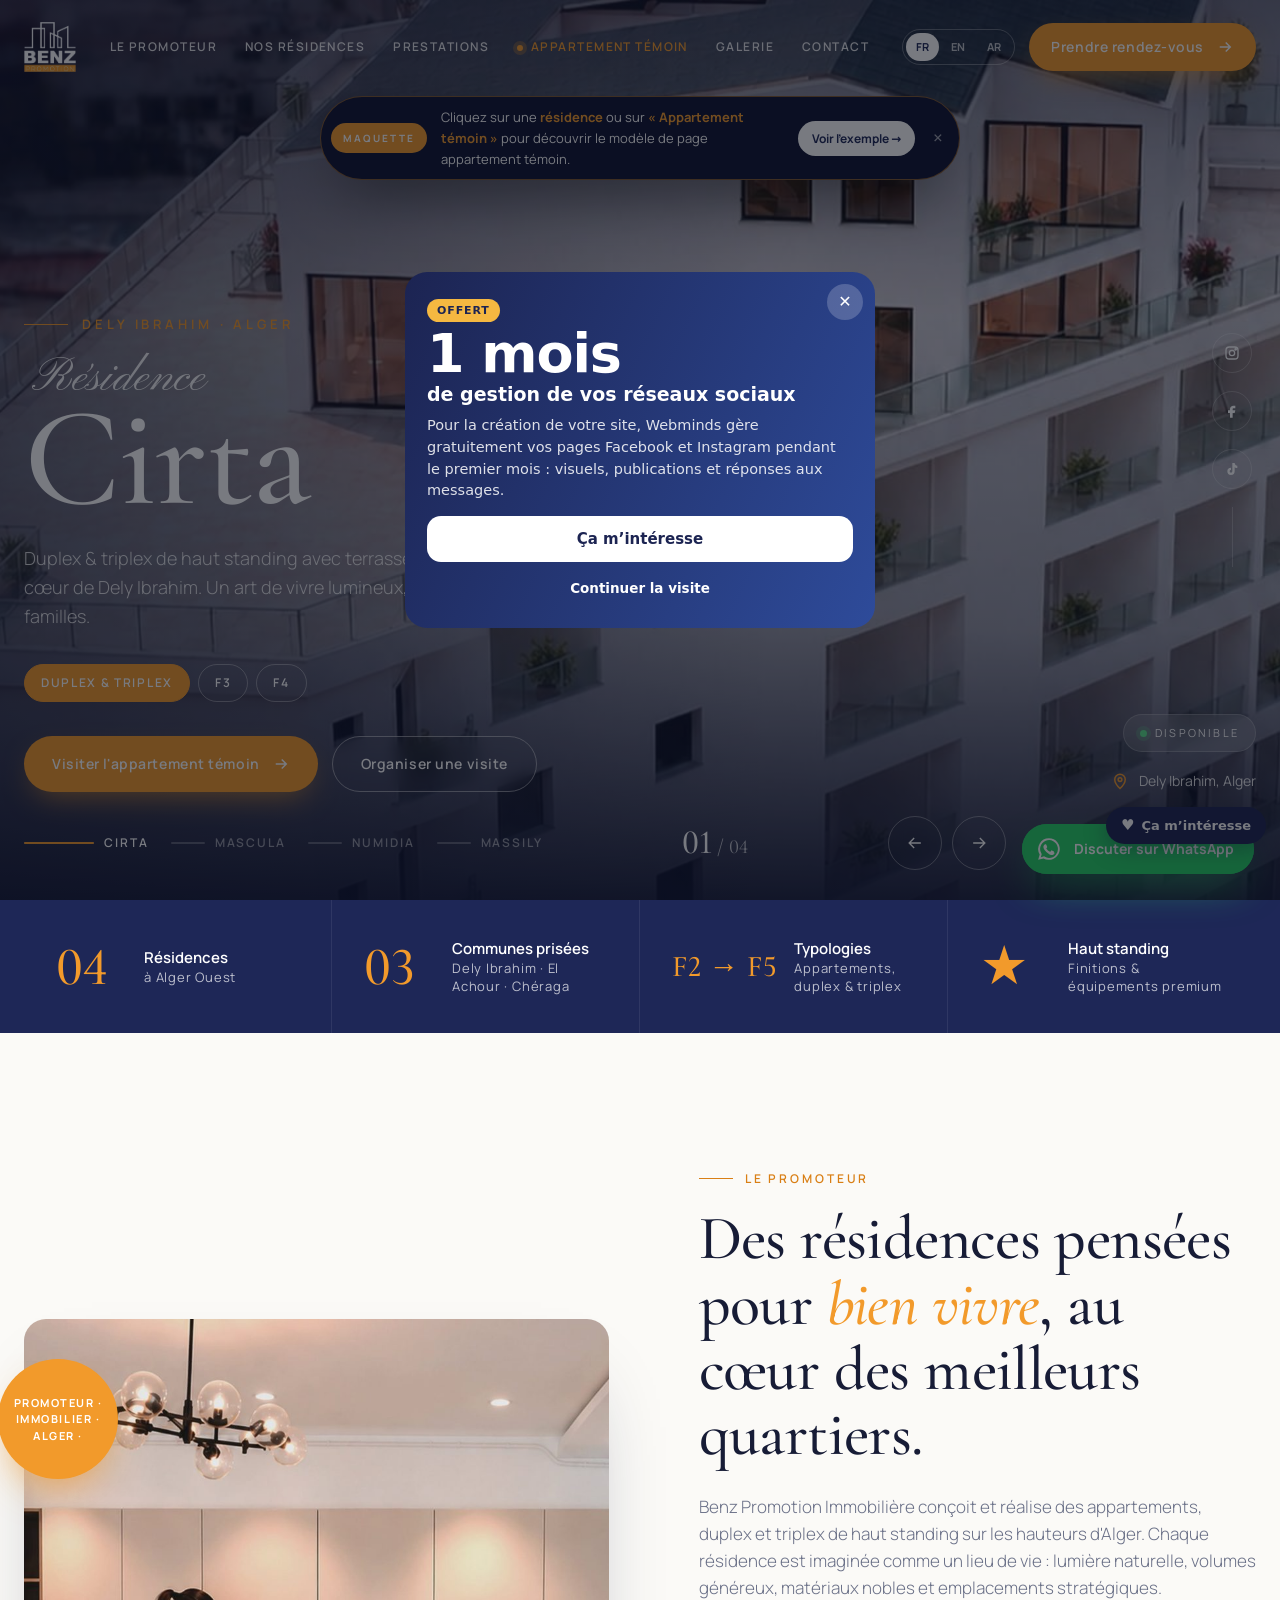
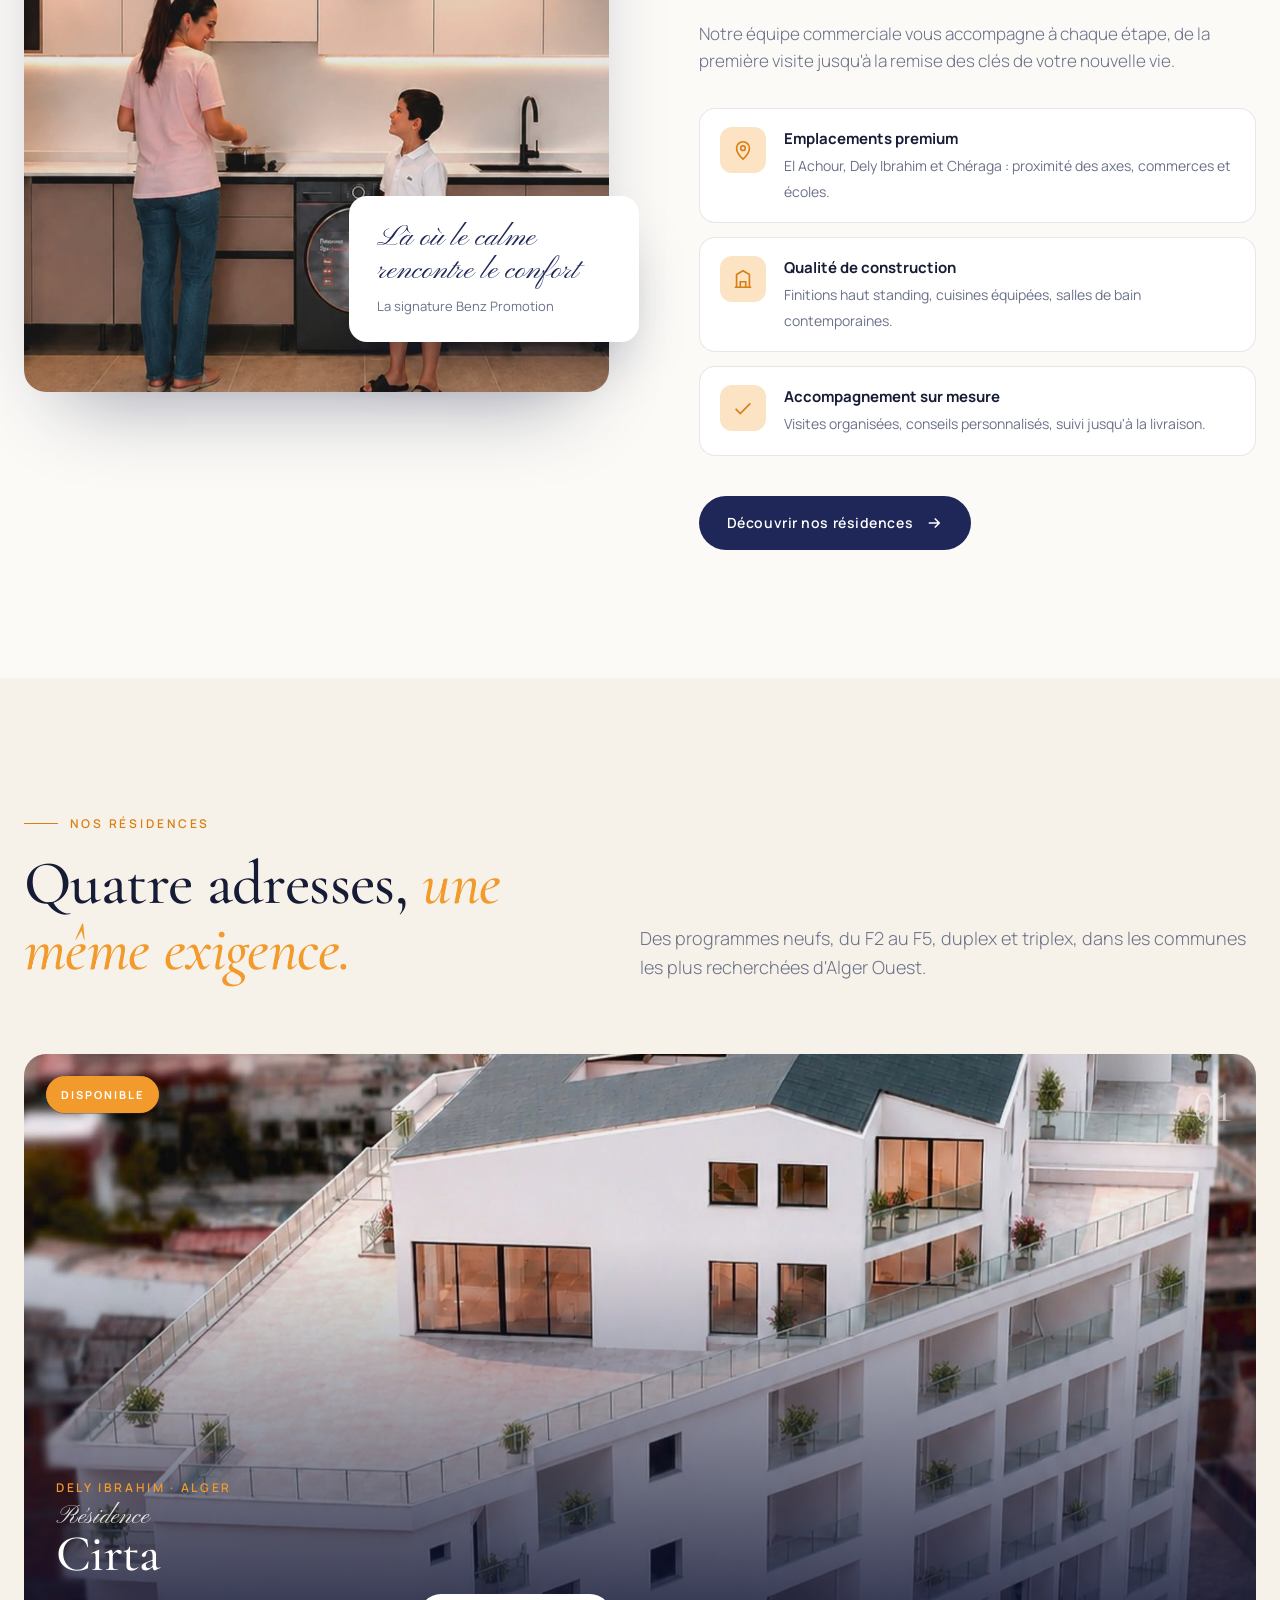
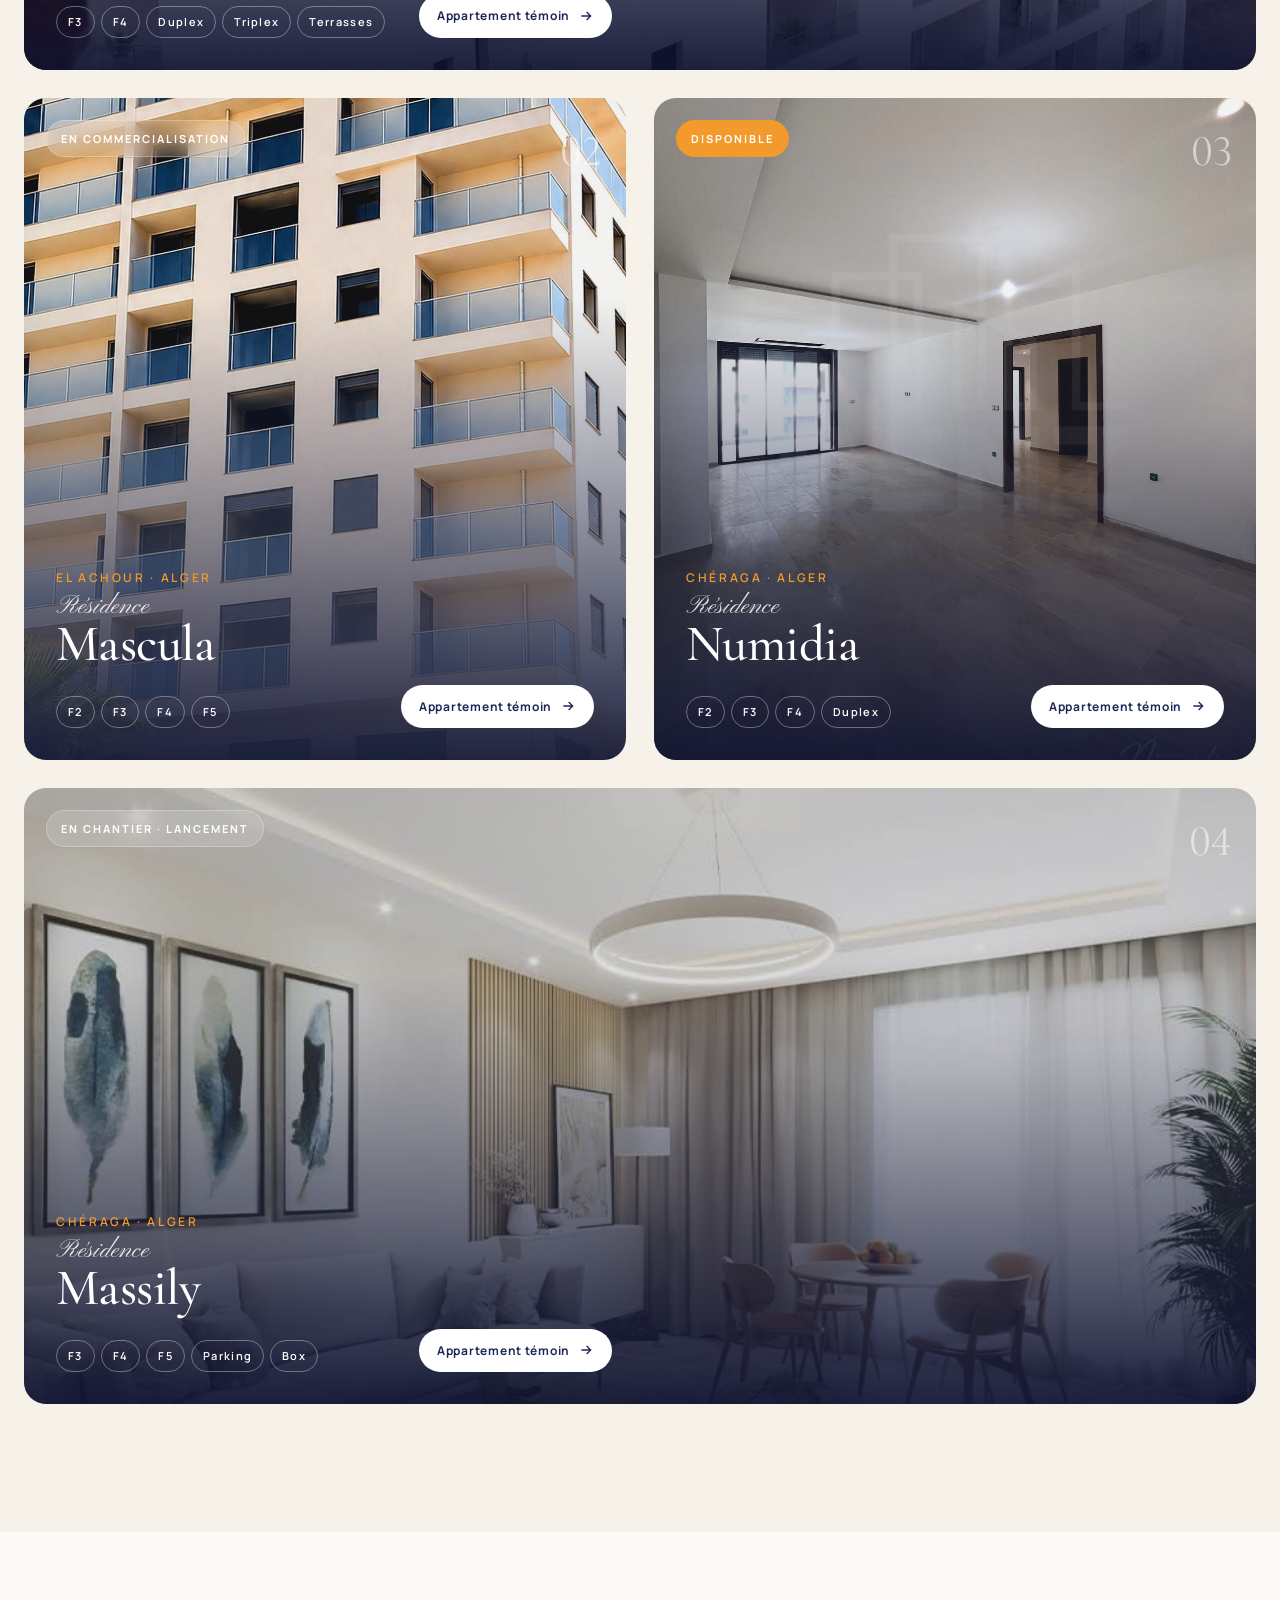
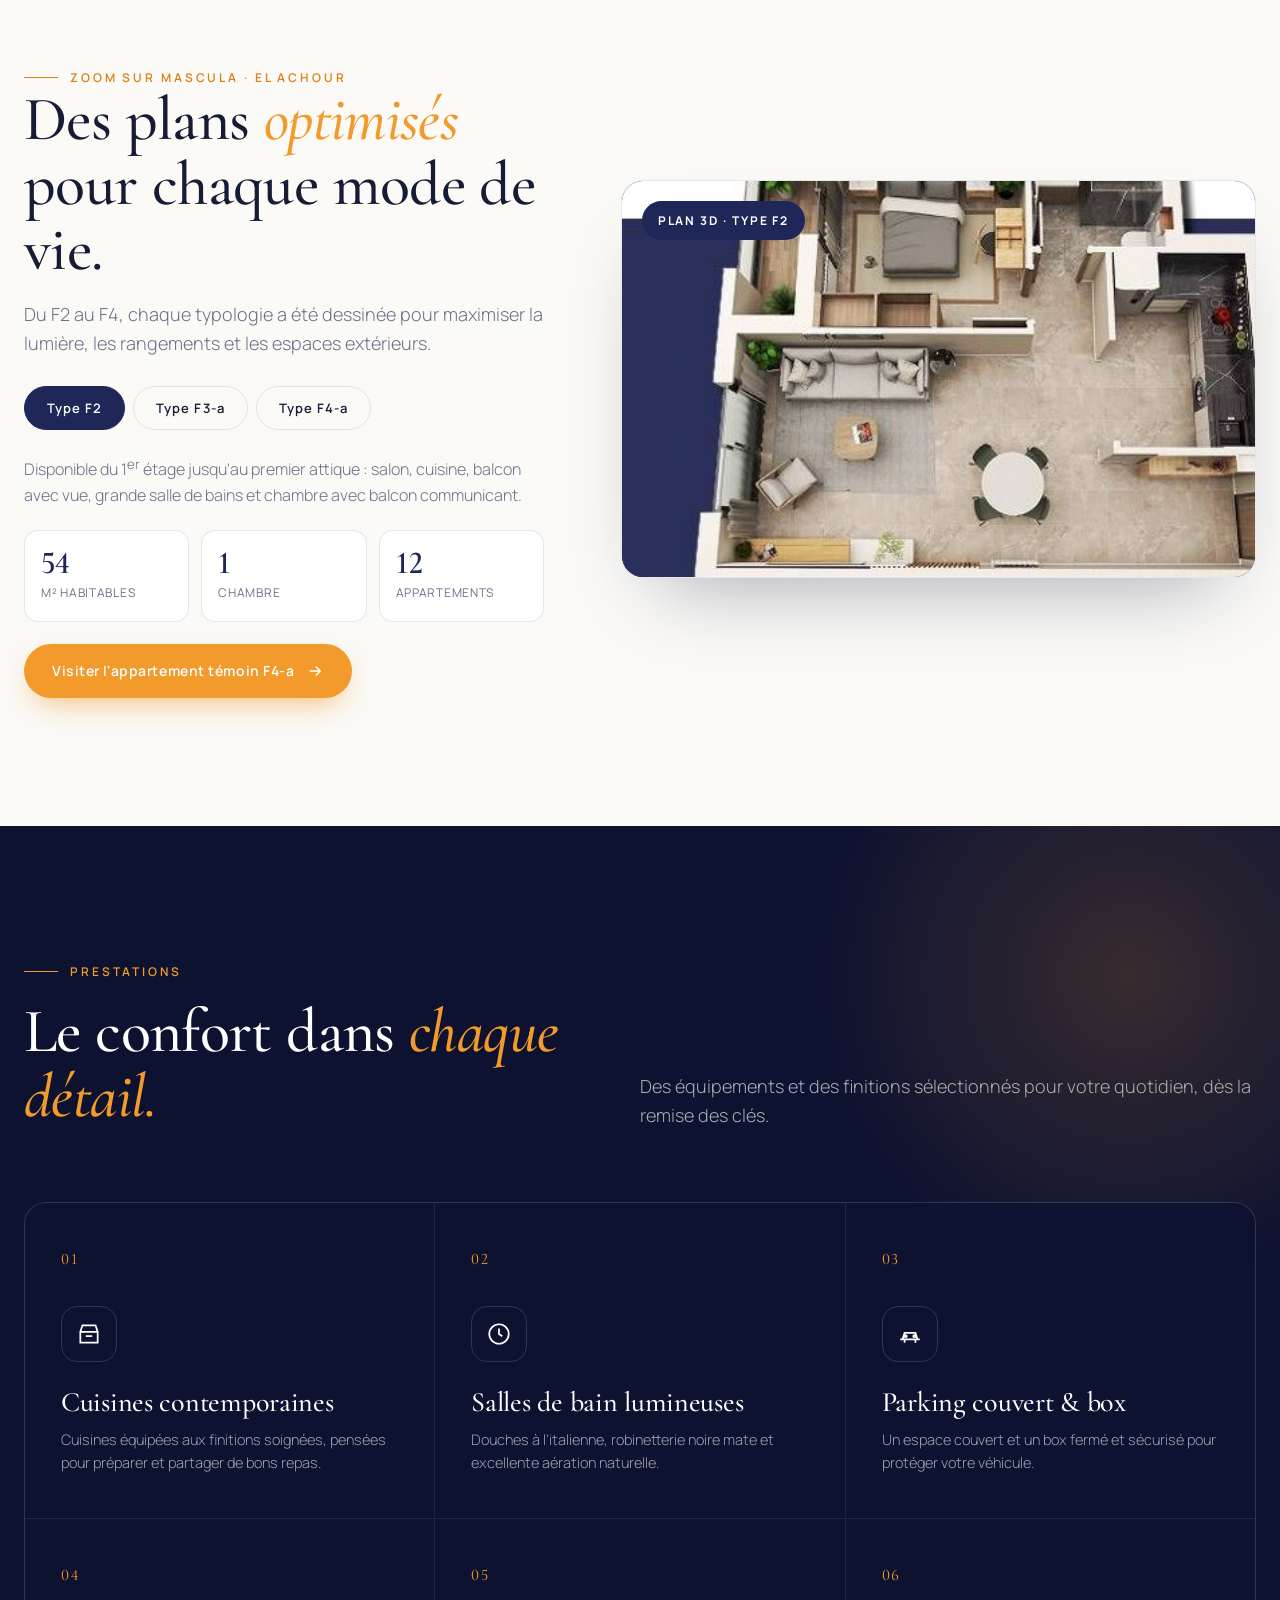
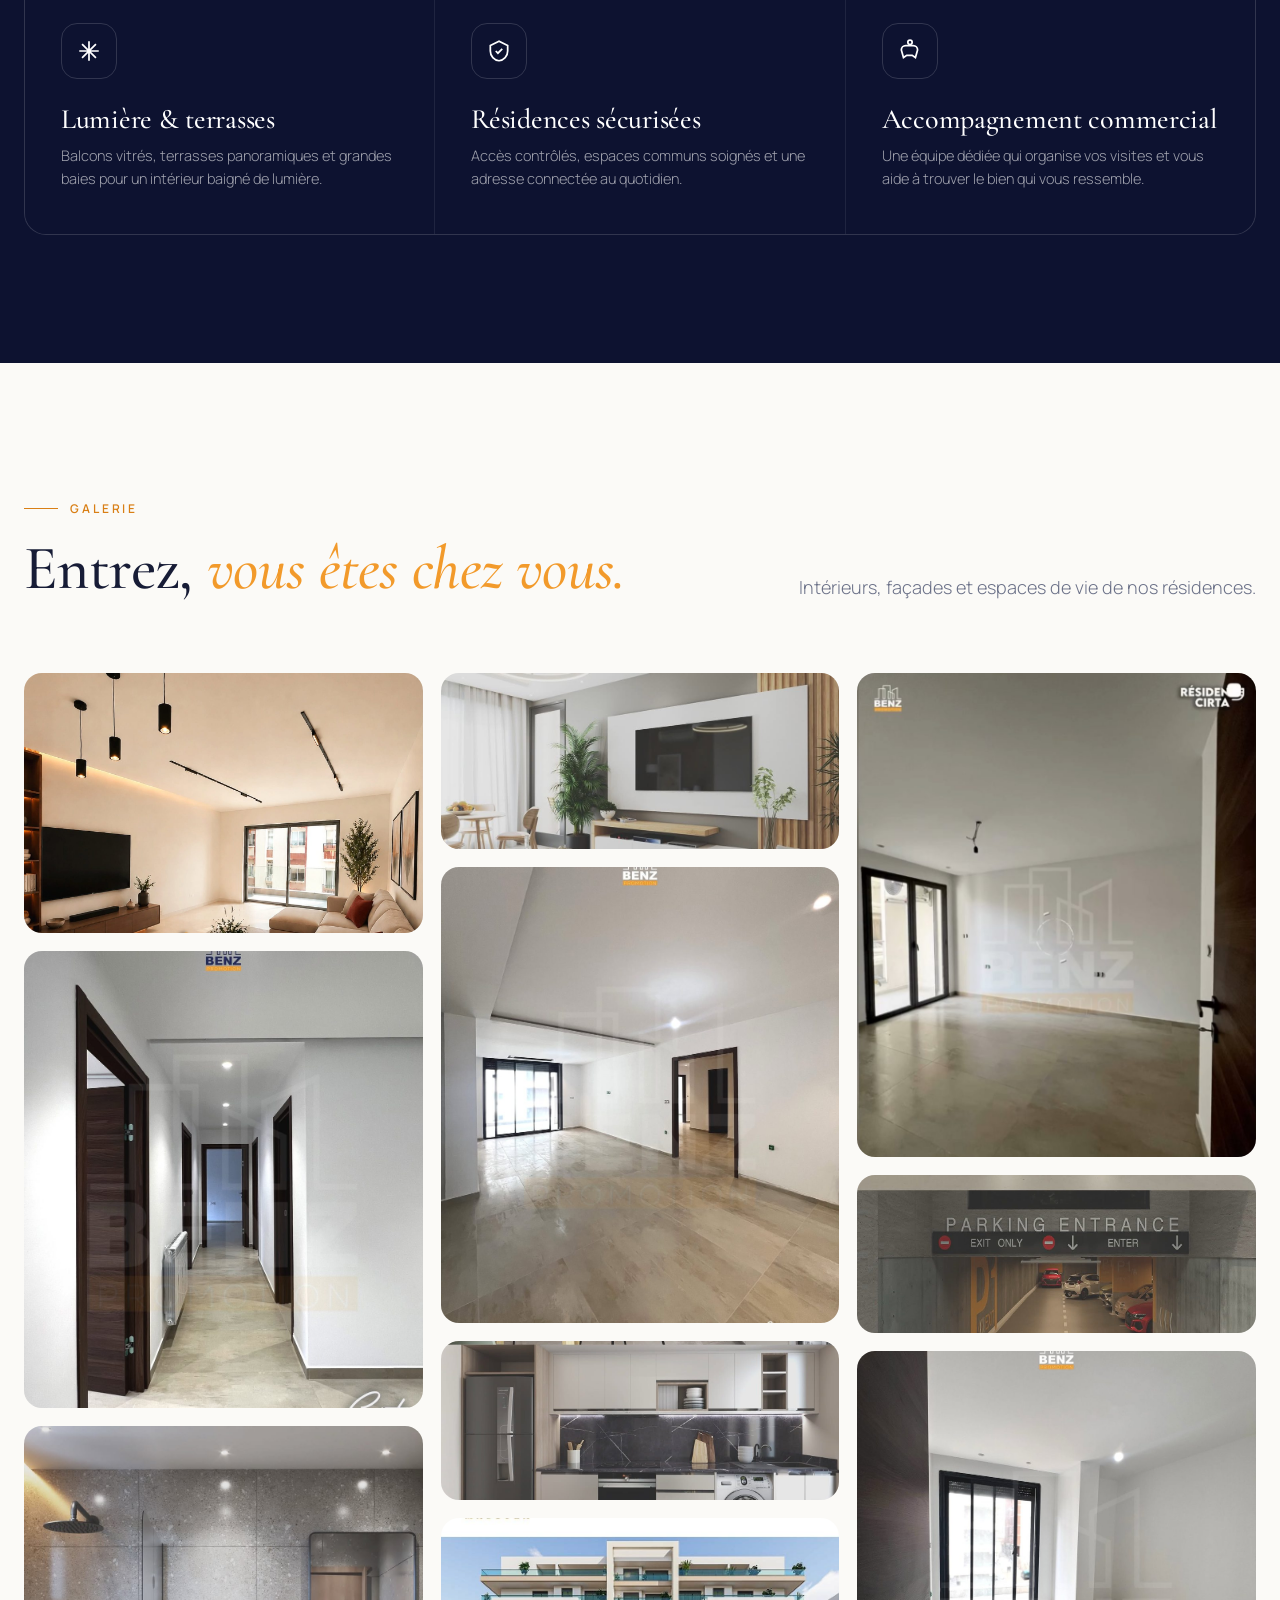
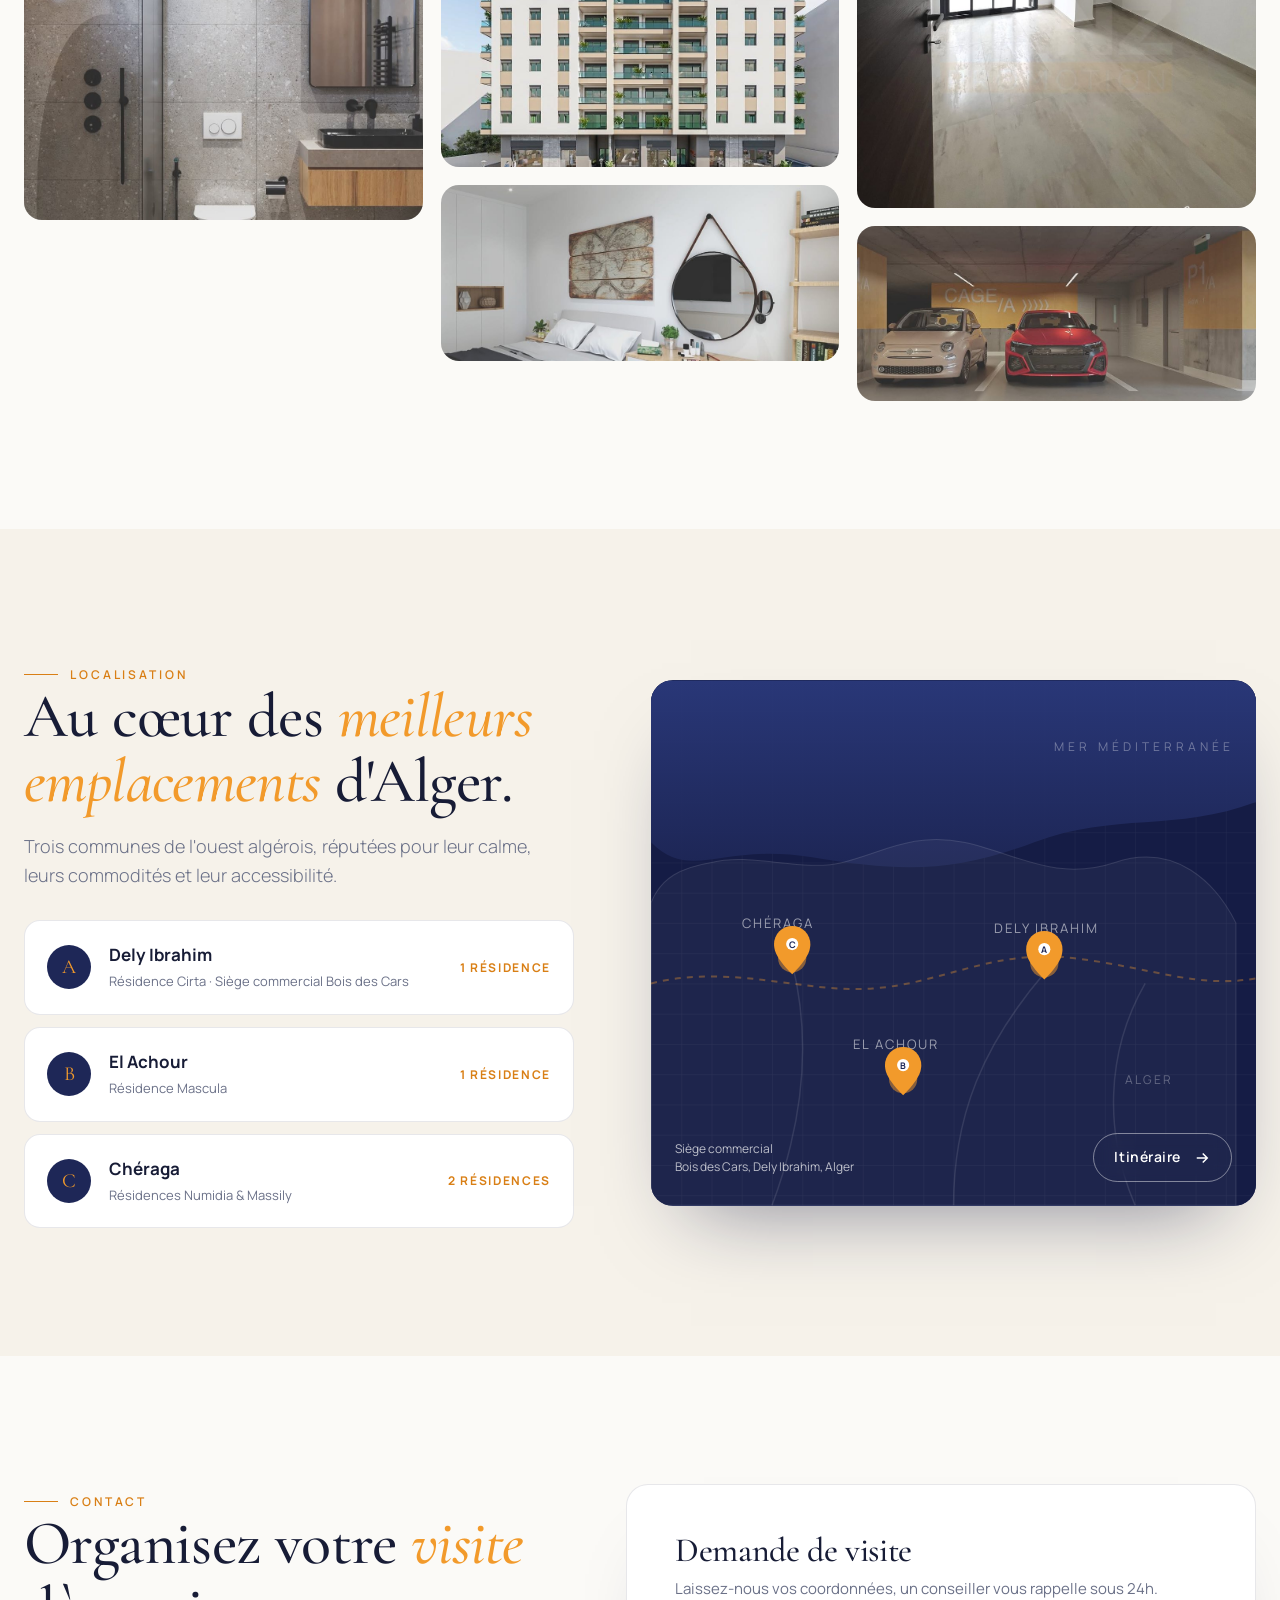
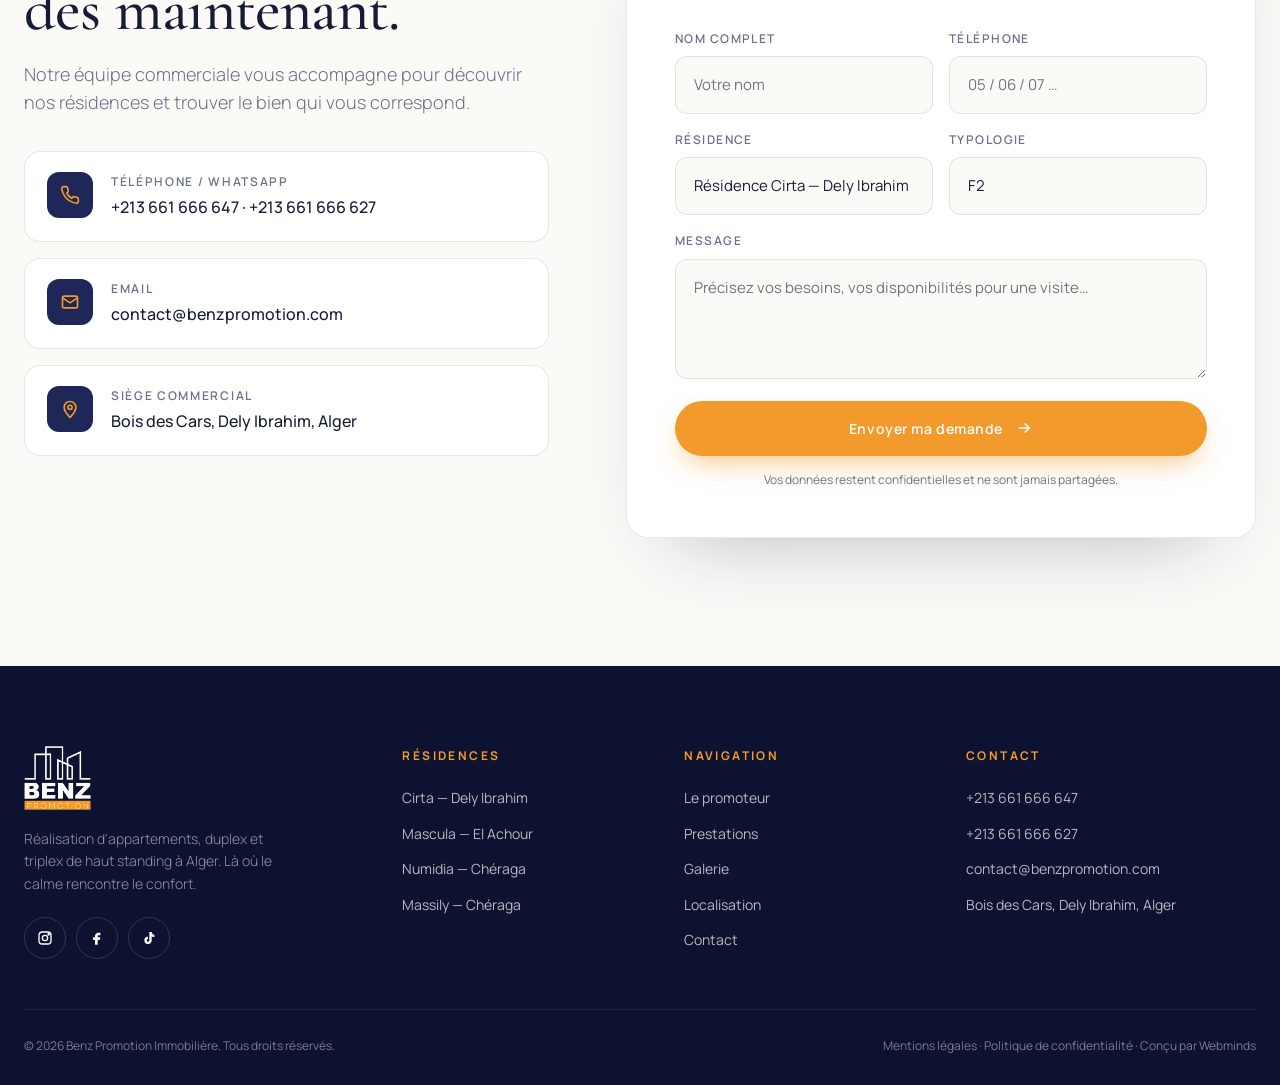
==== commit ed6facd6: "Pop-up « 1 mois de réseaux sociaux offert » et bouton « Ça m'intéresse » (envoi WhatsApp)" ====
--- a/index.html
+++ b/index.html
@@ -13,8 +13,16 @@
   <span class="dh-tag">Maquette</span>
   <span>Cliquez sur une <b>résidence</b> ou sur <b>« Appartement témoin »</b> pour découvrir le modèle de page appartement témoin.</span>
   <a href="appartement-temoin.html" class="dh-btn">Voir l'exemple →</a>
-  <button class="dh-x" onclick="document.getElementById('demoHint').remove()" aria-label="Fermer">×</button>
+  <button class="dh-x" type="button" id="demoHintClose" aria-label="Fermer">×</button>
 </div>
+<script>
+(function(){var h=document.getElementById('demoHint'),x=document.getElementById('demoHintClose');
+function close(e){if(e)e.preventDefault();try{sessionStorage.setItem('benzHint','1')}catch(err){}if(h)h.remove()}
+try{if(sessionStorage.getItem('benzHint'))close()}catch(err){}
+if(x){x.addEventListener('click',close);x.addEventListener('touchend',close,{passive:false})}
+setTimeout(function(){if(h&&h.parentNode&&matchMedia('(max-width:820px)').matches)h.classList.add('hide')},12000);
+})();
+</script>
 
 <!-- HEADER -->
 <header class="header" id="header">
@@ -333,7 +341,7 @@
 <script>
 // Header
 const header=document.getElementById('header');
-addEventListener('scroll',()=>{header.classList.toggle('scrolled',scrollY>60);const h=document.getElementById('demoHint');if(h)h.classList.toggle('hide',scrollY>400)},{passive:true});
+addEventListener('scroll',()=>{header.classList.toggle('scrolled',scrollY>60);const h=document.getElementById('demoHint');if(h)h.classList.toggle('hide',scrollY>(innerWidth<821?150:400))},{passive:true});
 // Mobile menu
 const burger=document.getElementById('burger'),mm=document.getElementById('mobileMenu');
 burger.onclick=()=>mm.classList.toggle('open');
@@ -365,6 +373,42 @@
 const lb=document.getElementById('lightbox');
 document.querySelectorAll('.gallery figure').forEach(f=>f.onclick=()=>{lb.querySelector('img').src=f.querySelector('img').src;lb.classList.add('open')});
 lb.onclick=()=>lb.classList.remove('open');
-</script>
-</body>
+</script><script data-wml>(function(){if(window.__wmL)return;window.__wmL=1;
+var C={"p": "Benz Promotion Immobilière", "mail": null, "wa": "213797372452", "v": [["/", "Version corporate", "Claire et rassurante"]]};
+function ready(f){document.readyState==='loading'?document.addEventListener('DOMContentLoaded',f):f()}
+ready(function(){
+var css='.wmL-b{position:fixed;right:14px;bottom:calc(56px + env(safe-area-inset-bottom));z-index:2147483000;border:0;border-radius:999px;background:#1C2452;color:#fff;font:700 13px/1 system-ui,-apple-system,Segoe UI,Roboto,sans-serif;padding:11px 15px;box-shadow:0 6px 22px rgba(20,30,60,.35);cursor:pointer;display:flex;align-items:center;gap:7px}'
++'@media(max-width:520px){.wmL-b{bottom:calc(112px + env(safe-area-inset-bottom));font-size:12.5px;padding:10px 13px}}'
++'.wmL-m{position:fixed;inset:0;z-index:2147483001;background:rgba(10,14,25,.55);display:none;align-items:flex-end;justify-content:center;font-family:system-ui,-apple-system,Segoe UI,Roboto,sans-serif}.wmL-m.on{display:flex}@media(min-width:700px){.wmL-m{align-items:center;padding:20px}}'
++'.wmL-x{box-sizing:border-box;position:relative;background:#fff;color:#1C2452;width:100%;max-width:470px;max-height:92vh;overflow:auto;border-radius:22px 22px 0 0;padding:24px 22px calc(22px + env(safe-area-inset-bottom));text-align:left}@media(min-width:700px){.wmL-x{border-radius:22px}}'
++'.wmL-x *{box-sizing:border-box}.wmL-c{position:absolute;top:12px;right:12px;width:36px;height:36px;border:0;border-radius:50%;background:#F0F2F1;font-size:16px;cursor:pointer;color:#1C2452}'
++'.wmL-x h3{font:800 26px/1.1 system-ui,-apple-system,sans-serif;margin:4px 40px 10px 0;color:inherit}.wmL-x p{margin:0 0 14px;line-height:1.5;font-size:14.5px;opacity:.85}'
++'.wmL-o{background:linear-gradient(115deg,#1C2452,#2E4B9A);color:#fff}.wmL-o .wmL-c{background:rgba(255,255,255,.2);color:#fff}.wmL-big{font:900 54px/.95 system-ui,-apple-system,sans-serif;letter-spacing:-.02em;margin:6px 0 2px}.wmL-big small{display:block;font-size:19px;font-weight:700;letter-spacing:0;margin-top:6px}'
++'.wmL-tag{display:inline-block;background:#F5B841;color:#1C2452;font:800 11px system-ui,sans-serif;letter-spacing:.08em;border-radius:999px;padding:5px 10px}'
++'.wmL-btn{display:flex;align-items:center;justify-content:center;width:100%;border:0;border-radius:14px;padding:14px;font:800 15px system-ui,-apple-system,sans-serif;cursor:pointer;margin-top:8px}.wmL-w{background:#fff;color:#1C2452}.wmL-g{background:#1FAF55;color:#fff}.wmL-n{background:#1C2452;color:#fff}.wmL-l{background:transparent;color:inherit;font-weight:600;font-size:13.5px;padding:10px}'
++'.wmL-s{font:700 11.5px system-ui,sans-serif;text-transform:uppercase;letter-spacing:.06em;opacity:.6;margin:12px 0 8px}.wmL-ch{display:grid;gap:8px}.wmL-ch label{display:flex;align-items:center;gap:10px;border:1.5px solid #E2E6E3;border-radius:12px;padding:11px 12px;cursor:pointer;font-size:14px;font-weight:600}.wmL-ch label small{display:block;font-weight:500;opacity:.65;font-size:12px}.wmL-ch input{width:18px;height:18px;flex:none;accent-color:#1FAF55}'
++'.wmL-f{display:grid;gap:8px;margin:12px 0 6px}.wmL-f input{border:1.5px solid #E2E6E3;border-radius:12px;padding:12px;font:500 16px system-ui,sans-serif;color:#1C2452;background:#fff;-webkit-user-select:text!important;user-select:text!important;width:100%}'
++'.wmL-ok{text-align:center}.wmL-ok i{display:grid;place-items:center;width:64px;height:64px;margin:6px auto 12px;border-radius:50%;background:#E8F7EE;color:#1FAF55;font-style:normal;font-size:30px}';
+var st=document.createElement('style');st.textContent=css;document.head.appendChild(st);
+function ss(k,v){try{if(v===undefined)return sessionStorage.getItem(k);sessionStorage.setItem(k,v)}catch(e){}}
+var p=location.pathname,cur=0;C.v.forEach(function(v,i){if(v[0]!=='/'&&p.indexOf(v[0])===0)cur=i});
+var off=document.createElement('div');off.className='wmL-m';off.innerHTML='<div class="wmL-x wmL-o" role="dialog" aria-modal="true"><button class="wmL-c" type="button" aria-label="Fermer">✕</button><span class="wmL-tag">OFFERT</span><div class="wmL-big">1 mois<small>de gestion de vos réseaux sociaux</small></div><p style="margin-top:12px">Pour la création de votre site, Webminds gère gratuitement vos pages Facebook et Instagram pendant le premier mois : visuels, publications et réponses aux messages.</p><button class="wmL-btn wmL-w" type="button" data-i>Ça m’intéresse</button><button class="wmL-btn wmL-l" type="button" data-c>Continuer la visite</button></div>';
+var ch='';C.v.forEach(function(v,i){ch+='<label><input type="radio" name="wmLv" value="'+v[1]+'"'+(i===cur?' checked':'')+'><span>'+v[1]+(v[2]?'<small>'+v[2]+'</small>':'')+'</span></label>'});
+var it=document.createElement('div');it.className='wmL-m';it.innerHTML='<div class="wmL-x" role="dialog" aria-modal="true"><button class="wmL-c" type="button" aria-label="Fermer">✕</button><div data-s1><h3>Cette maquette vous plaît ?</h3><p>Choisissez la version qui vous intéresse : Webminds vous recontacte pour vous la présenter.</p>'+(C.v.length>1?'<div class="wmL-s">La version préférée</div><div class="wmL-ch">'+ch+'</div>':'')+'<div class="wmL-s">En plus</div><div class="wmL-ch"><label><input type="checkbox" value="Gestion des réseaux sociaux (1 mois offert)"><span>Réseaux sociaux<small>1 mois de gestion offert avec le site</small></span></label></div><div class="wmL-f"><input name="n" placeholder="Votre nom" autocomplete="name"><input name="t" type="tel" inputmode="tel" placeholder="Votre téléphone (facultatif)" autocomplete="tel"></div><button class="wmL-btn wmL-g" type="button" data-w>Envoyer sur WhatsApp</button>'+(C.mail?'<button class="wmL-btn wmL-l" type="button" data-e>Envoyer par e-mail</button>':'')+'</div><div class="wmL-ok" data-s2 hidden><i>✓</i><h3 style="margin:0 0 8px">Merci !</h3><p>Votre choix a bien été transmis à Webminds. Nous vous recontactons très vite.</p><button class="wmL-btn wmL-n" type="button" data-c>Continuer la visite</button></div></div>';
+document.body.appendChild(off);document.body.appendChild(it);
+var b=document.createElement('button');b.type='button';b.className='wmL-b';b.innerHTML='<b style="font-size:15px">♥</b>Ça m’intéresse';document.body.appendChild(b);
+function op(m){off.classList.remove('on');it.classList.remove('on');m.classList.add('on')}
+[off,it].forEach(function(m){m.addEventListener('click',function(e){if(e.target===m||e.target.closest('.wmL-c')||e.target.closest('[data-c]'))m.classList.remove('on')})});
+b.onclick=function(){op(it)};off.querySelector('[data-i]').onclick=function(){op(it)};
+function msg(){var v=(it.querySelector('input[name=wmLv]:checked')||{}).value||C.v[cur][1],x=[].map.call(it.querySelectorAll('input[type=checkbox]:checked'),function(c){return c.value}),n=it.querySelector('[name=n]').value.trim(),t=it.querySelector('[name=t]').value.trim();
+ return{v:v,x:x,n:n,t:t,txt:'Bonjour Webminds, la maquette '+C.p+' m’intéresse.\nVersion préférée : '+v+(x.length?'\nEn plus : '+x.join(', '):'')+(n?'\nNom : '+n:'')+(t?'\nTéléphone : '+t:'')+'\nLien : '+location.origin+C.v[cur][0]}}
+function mail(m){if(!C.mail)return;try{fetch('https://formsubmit.co/ajax/'+C.mail,{method:'POST',keepalive:true,headers:{'Content-Type':'application/json','Accept':'application/json'},body:JSON.stringify({_subject:'Maquette '+C.p+' : intéressé ('+m.v+')',Prospect:C.p,Version:m.v,Options:m.x.join(', ')||'-',Nom:m.n||'-',Telephone:m.t||'-',Lien:location.origin+C.v[cur][0],_template:'table',_captcha:'false'})}).catch(function(){})}catch(e){}}
+function done(){it.querySelector('[data-s1]').hidden=true;it.querySelector('[data-s2]').hidden=false;ss('wmL-sent','1')}
+it.querySelector('[data-w]').onclick=function(){var m=msg();mail(m);done();location.href='https://wa.me/'+C.wa+'?text='+encodeURIComponent(m.txt)};
+var e=it.querySelector('[data-e]');if(e)e.onclick=function(){mail(msg());done()};
+var sh=ss('wmL-off');addEventListener('scroll',function(){var r=(scrollY+innerHeight)/document.documentElement.scrollHeight;
+ if(!sh&&scrollY>500&&r>.3){sh=1;ss('wmL-off','1');op(off)}
+ if(!ss('wmL-it')&&!ss('wmL-sent')&&sh&&r>.92&&!off.classList.contains('on')){ss('wmL-it','1');op(it)}},{passive:true});
+});})();
+</script></body>
 </html>
